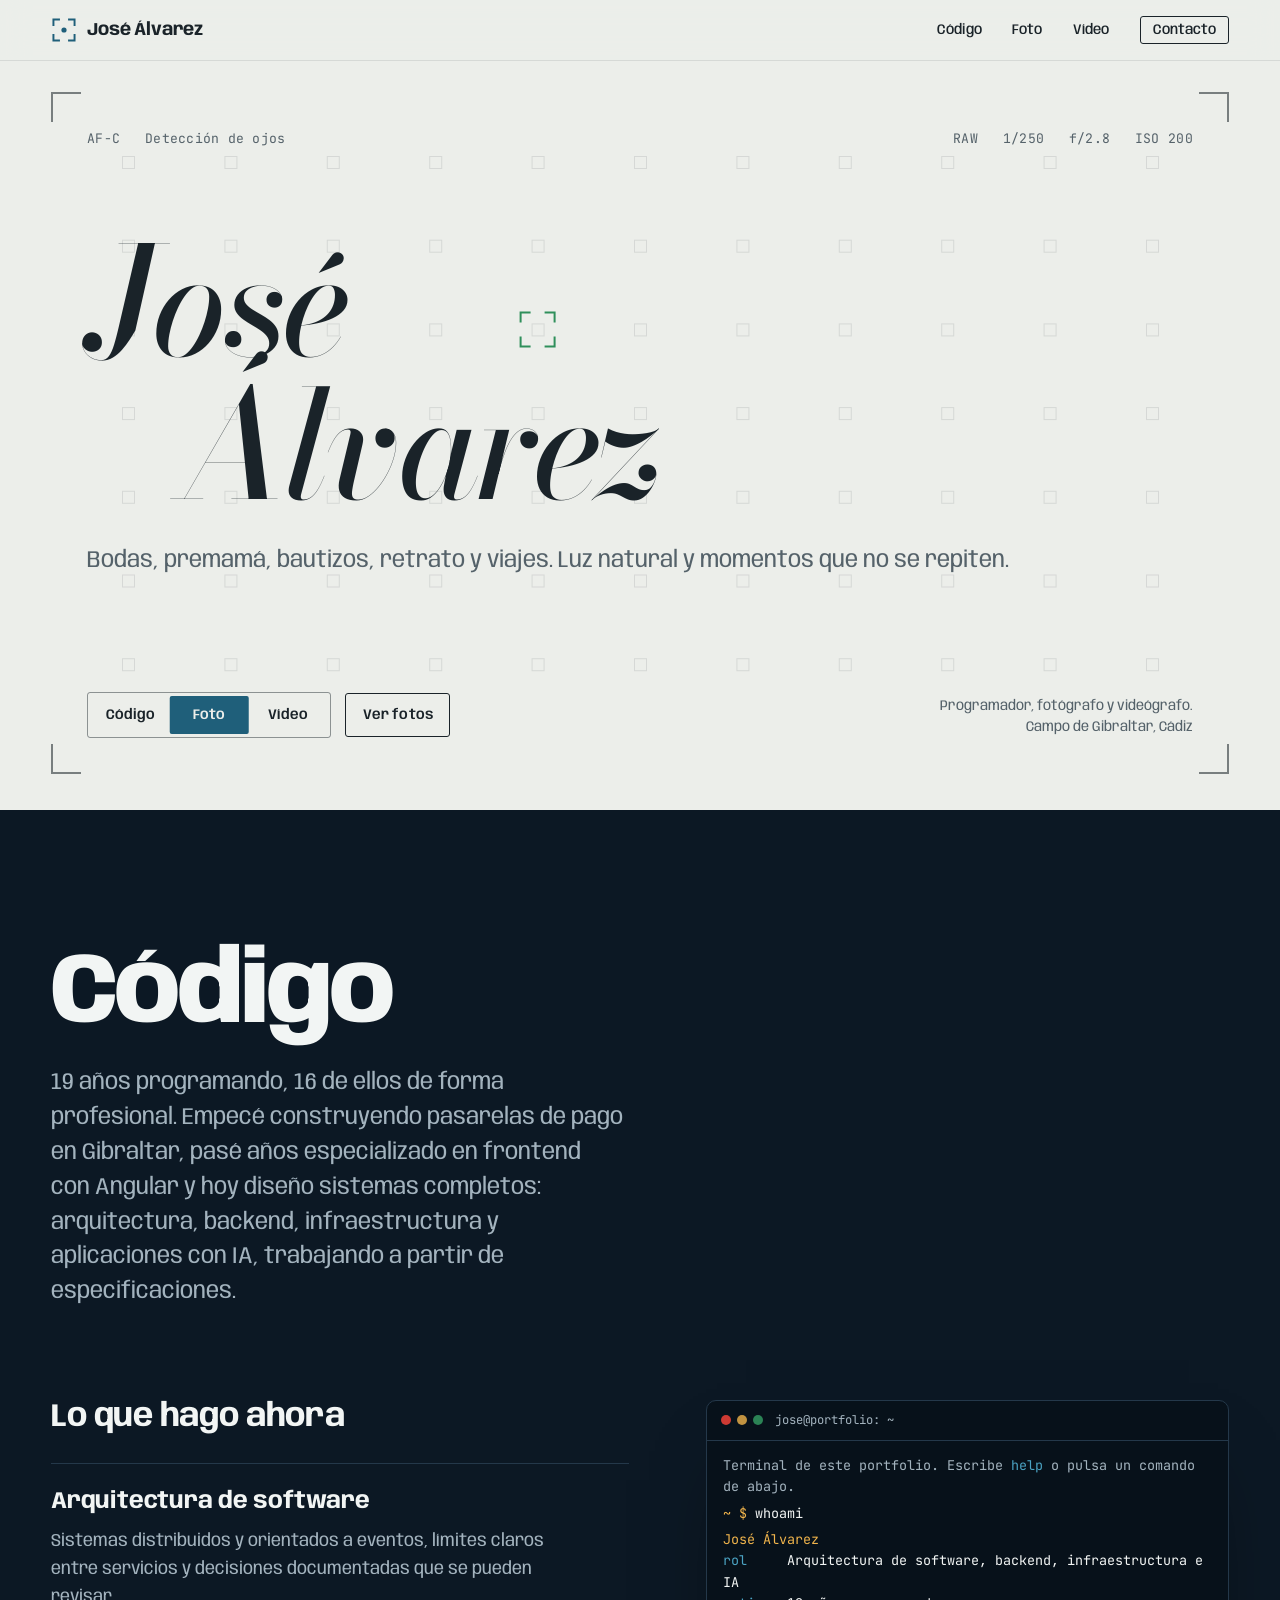
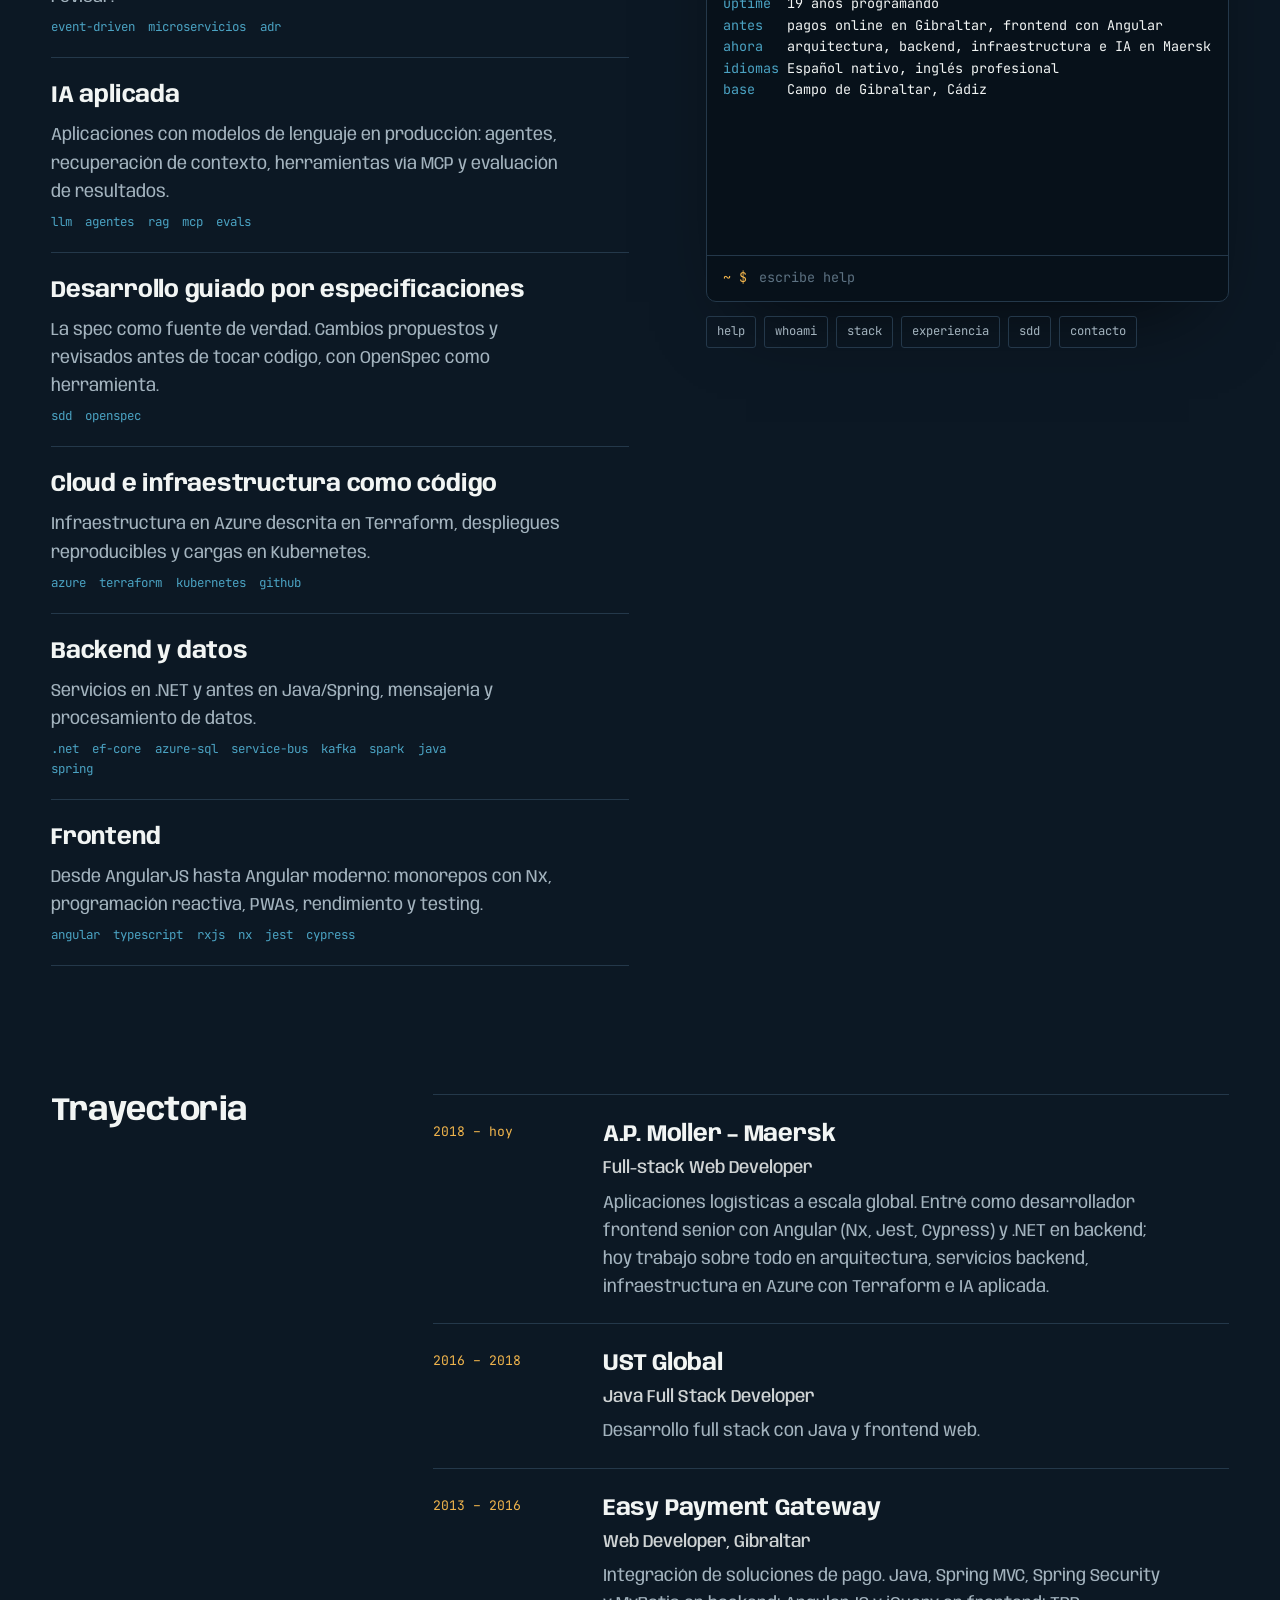
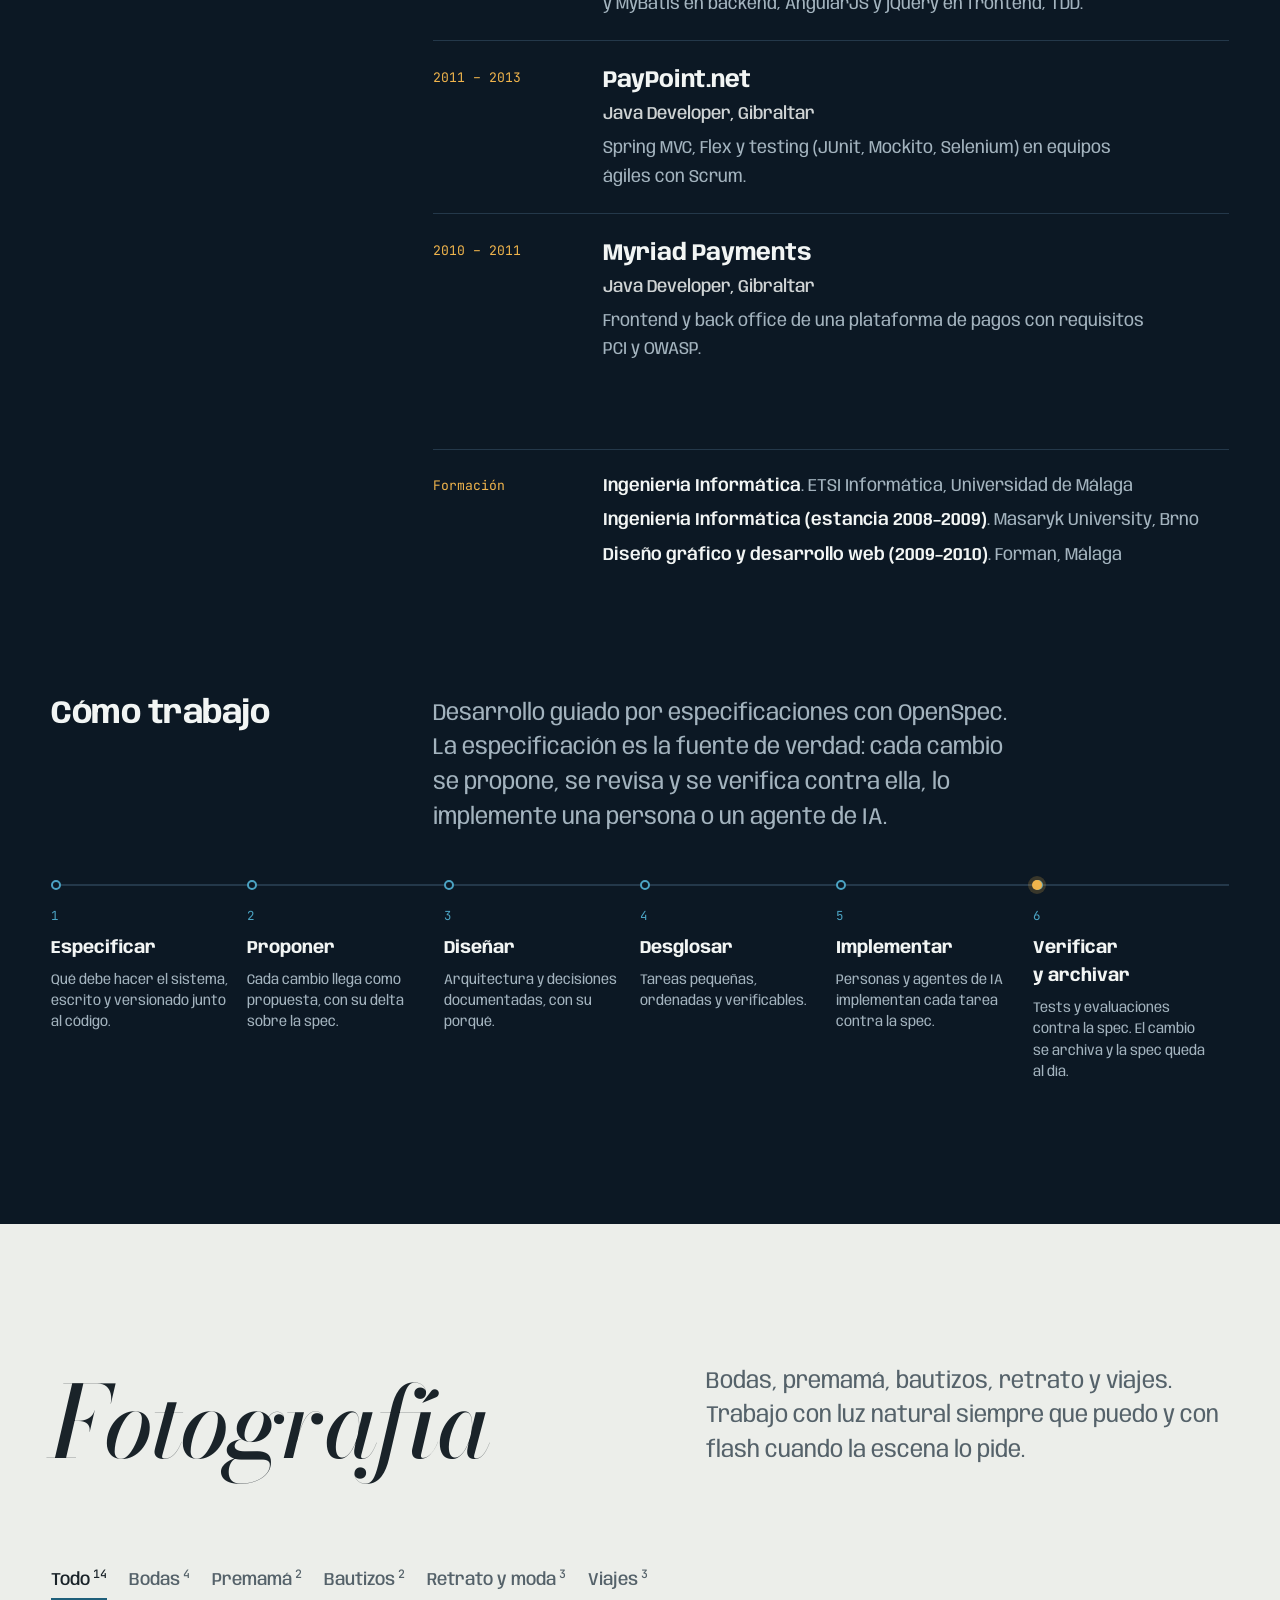
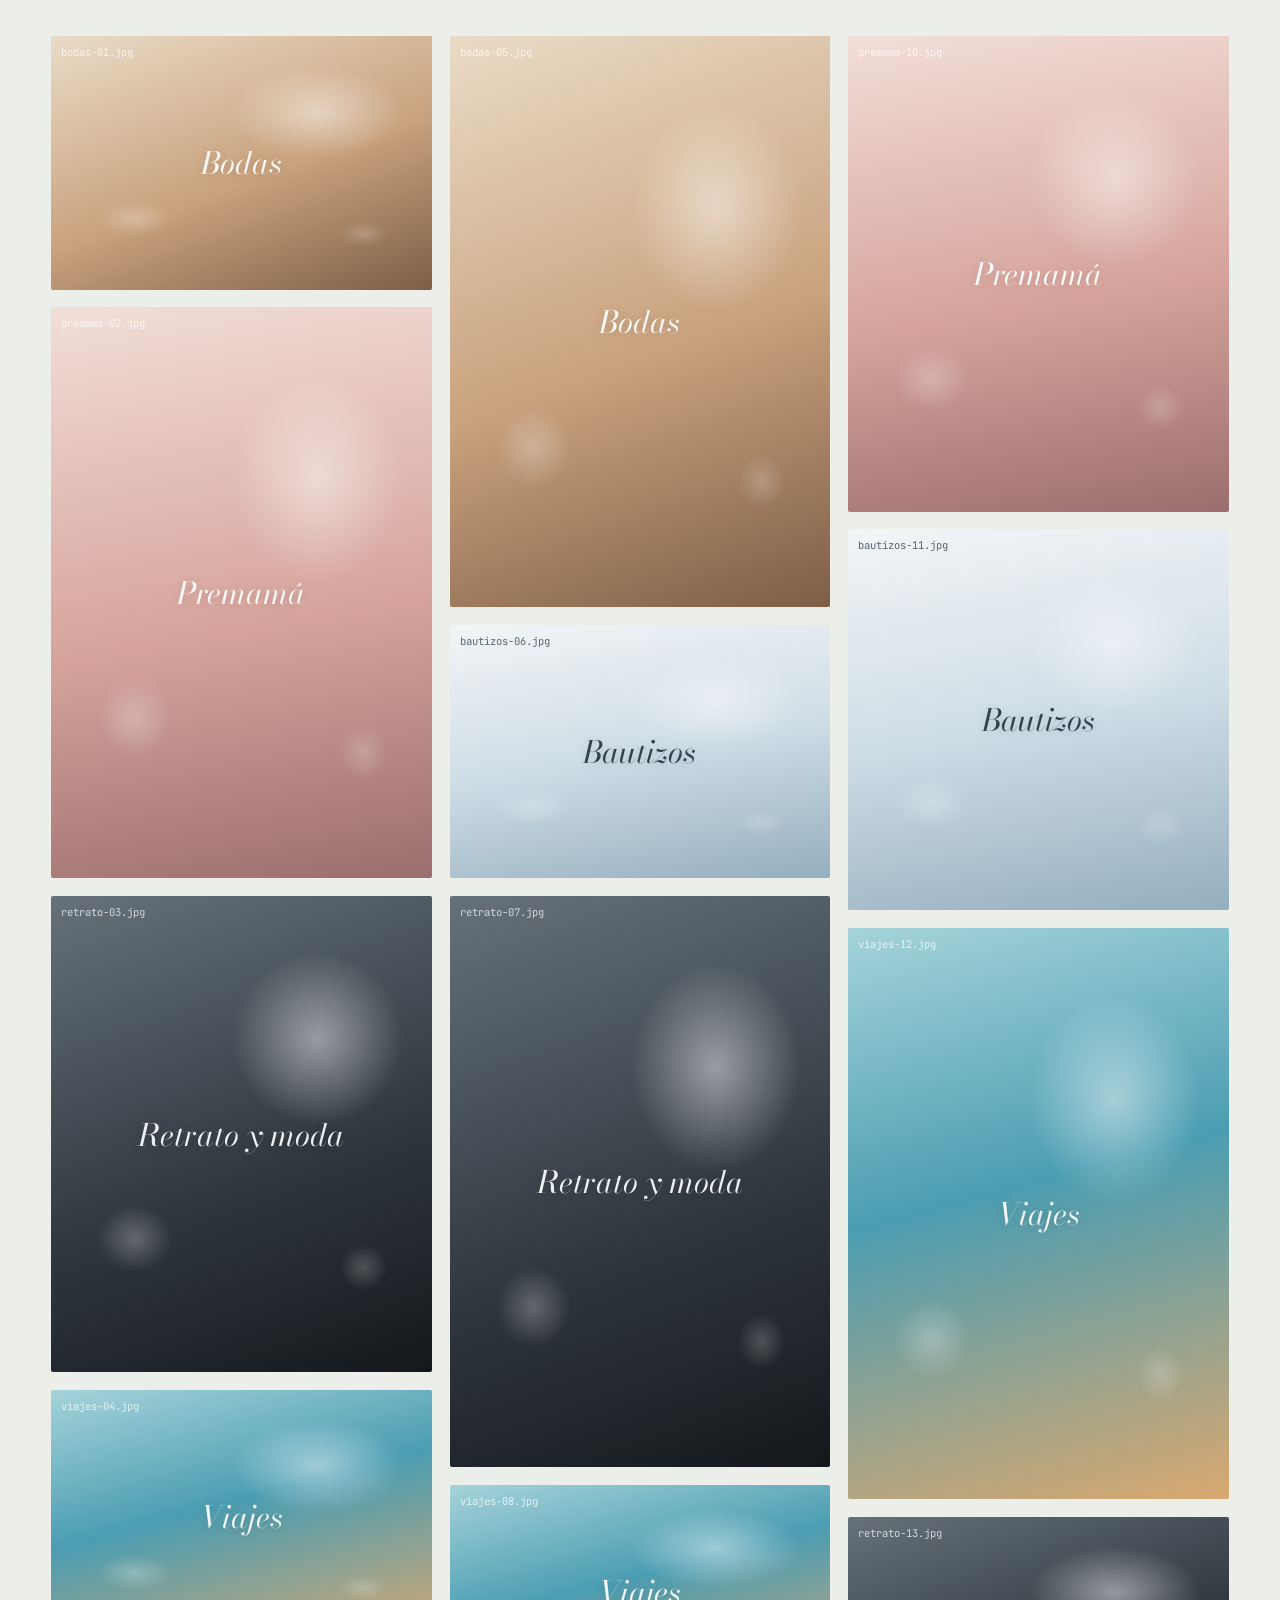
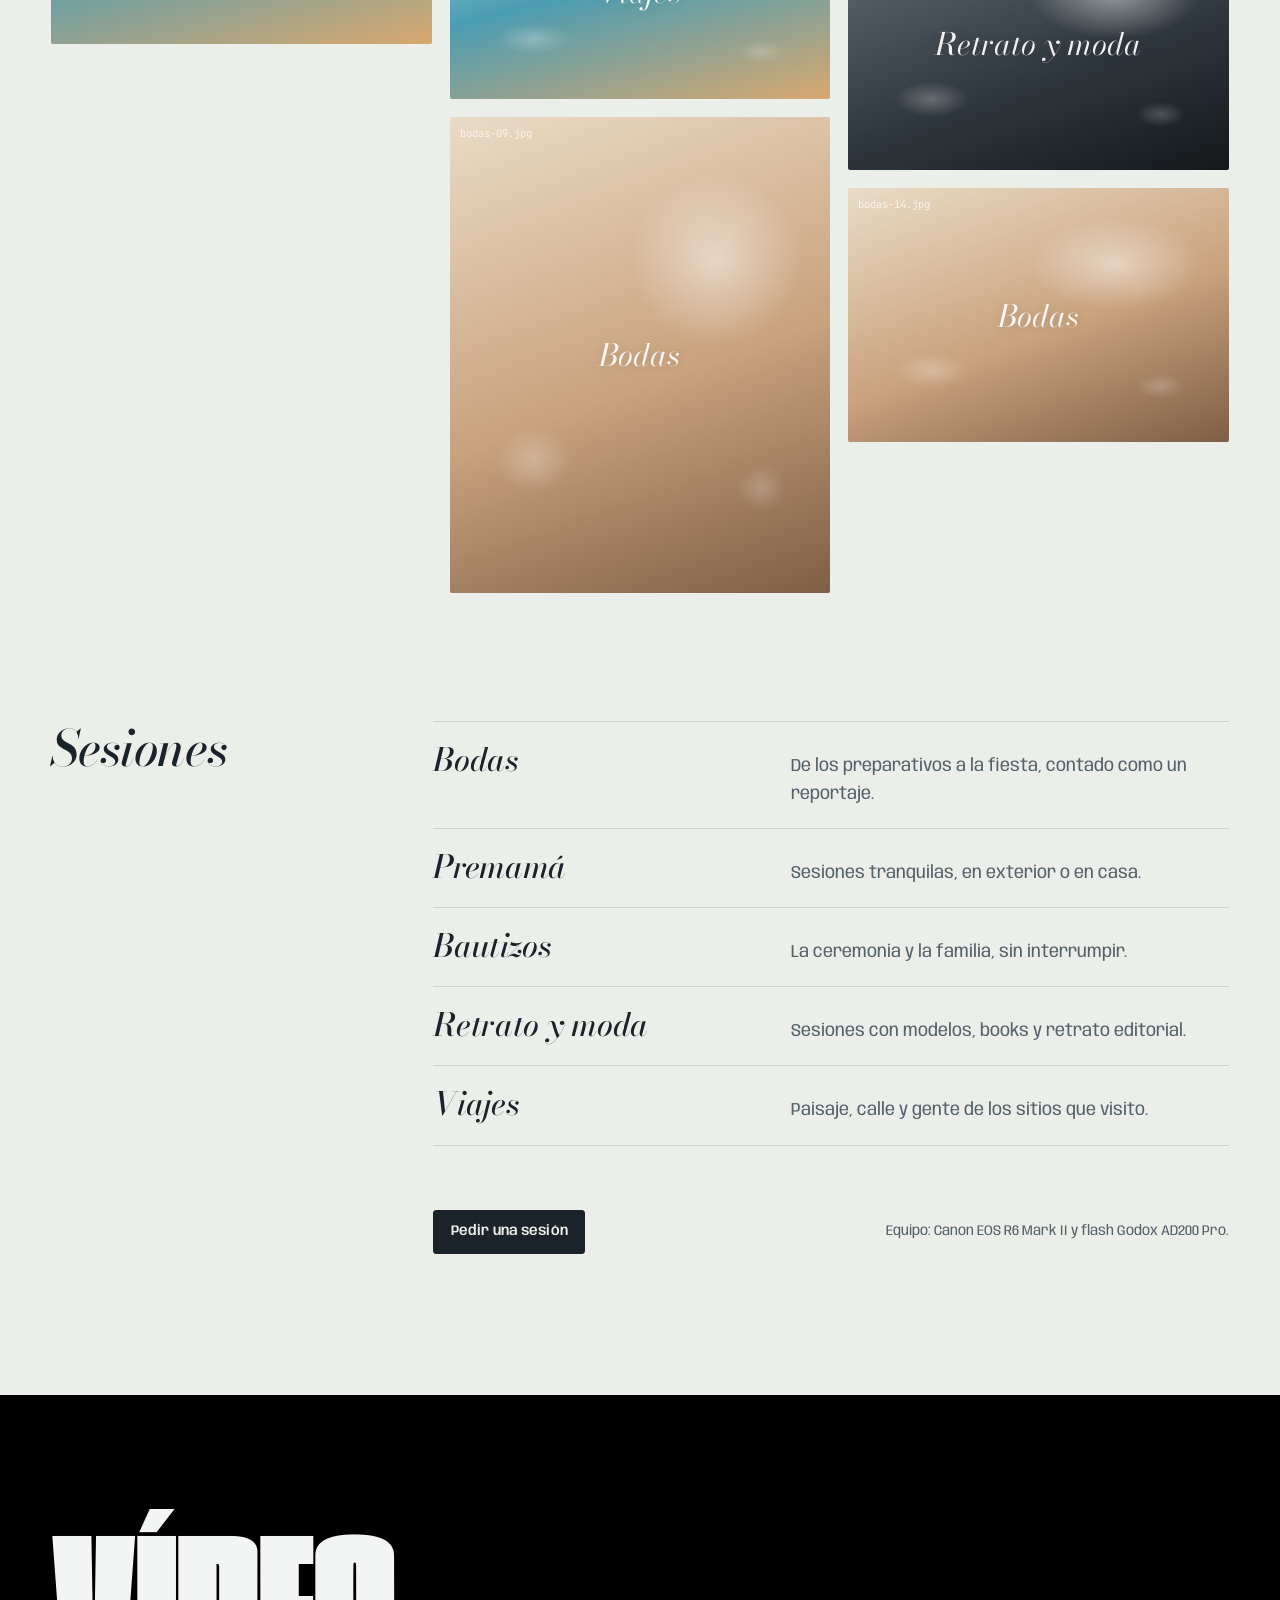
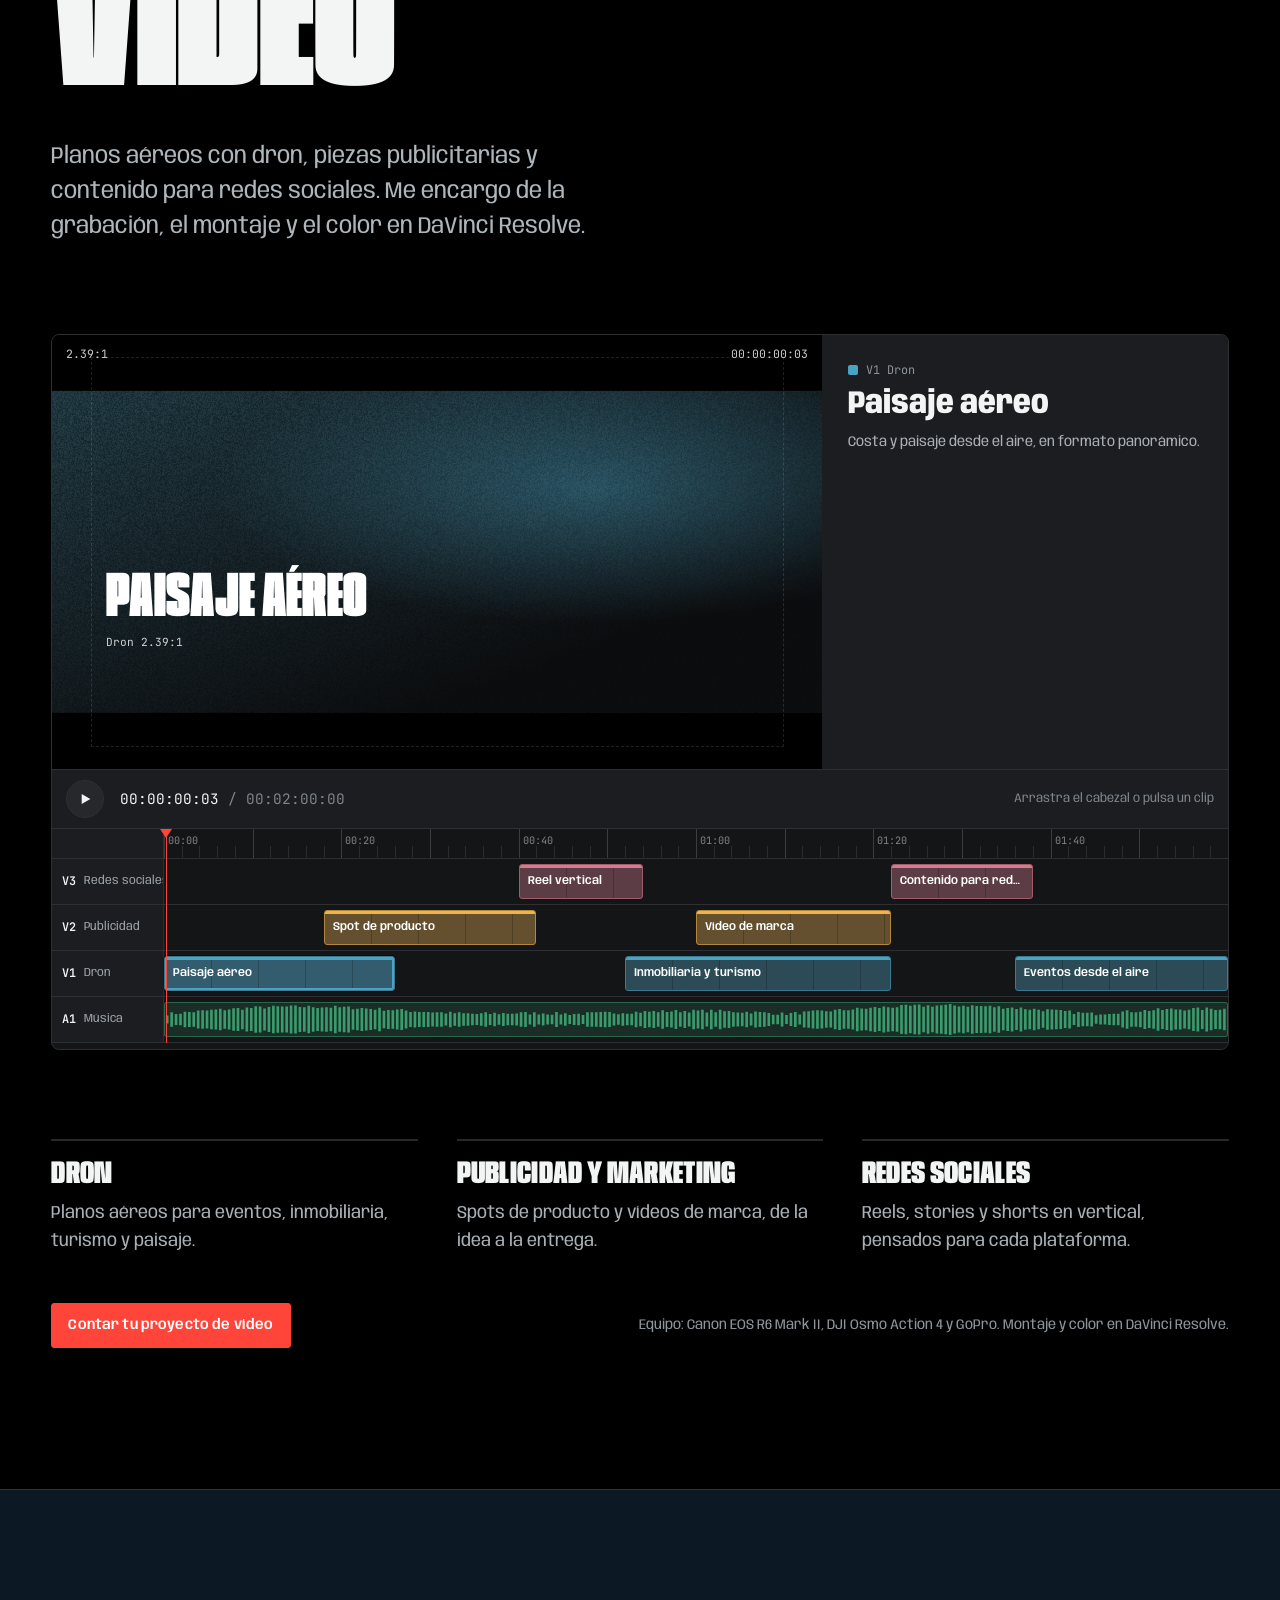
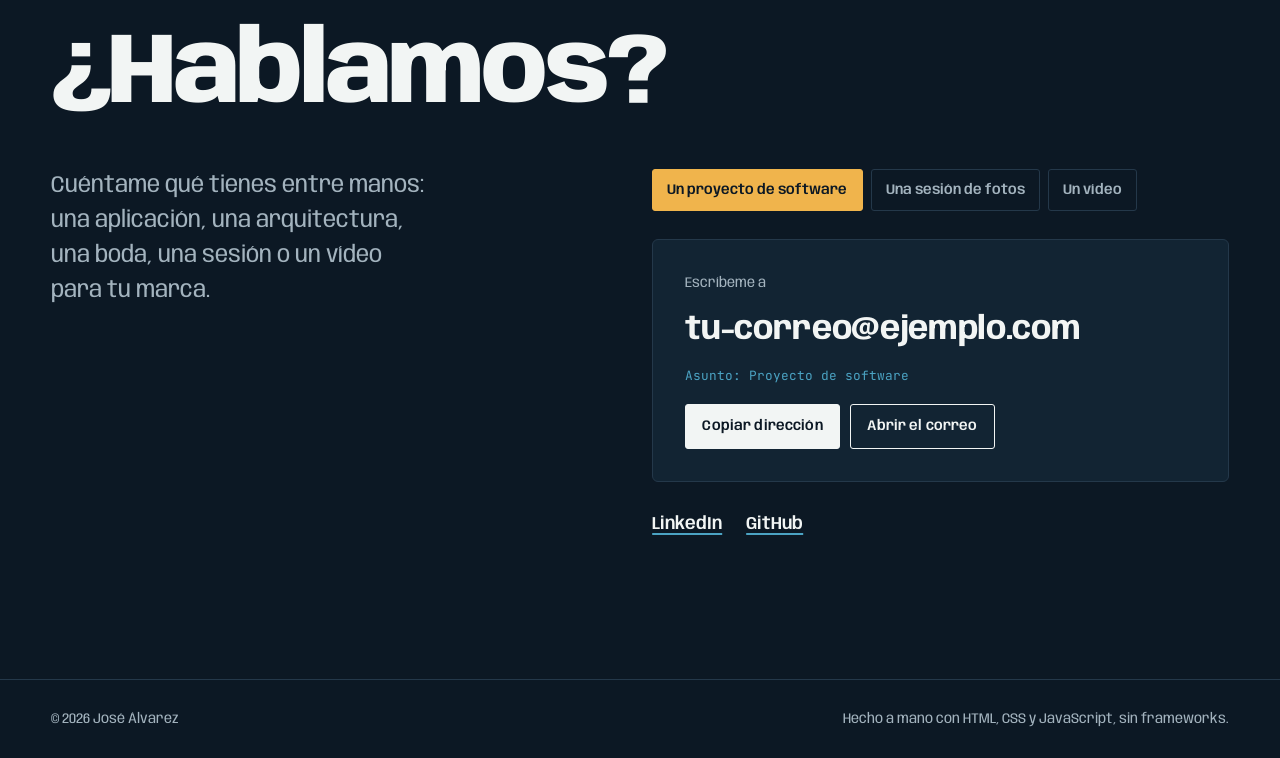
==== index.html @ 05439b1f "Portfolio: portada de tres modos, código, fotografía y vídeo Co-Authored-By: Claude Opus 5.5 <norepl" ====
<!doctype html>
<html lang="es" data-zone="codigo">
<head>
  <meta charset="utf-8">
  <meta name="viewport" content="width=device-width, initial-scale=1, viewport-fit=cover">
  <title>José Álvarez</title>
  <meta name="description" content="José Álvarez. Arquitectura de software, backend, infraestructura e IA. Fotografía de bodas, premamá, bautizos, retrato y viajes. Vídeo con dron, publicidad y redes sociales.">
  <meta name="theme-color" content="#0C1824">
  <meta property="og:type" content="website">
  <meta property="og:title" content="José Álvarez">
  <meta property="og:description" content="Código, fotografía y vídeo.">
  <link rel="icon" href="assets/favicon.svg" type="image/svg+xml">
  <link rel="preconnect" href="https://fonts.googleapis.com">
  <link rel="preconnect" href="https://fonts.gstatic.com" crossorigin>
  <link rel="stylesheet" href="https://fonts.googleapis.com/css2?family=Anybody:wdth,wght@50..150,300..900&family=Bodoni+Moda:ital,opsz,wght@0,6..96,400..700;1,6..96,400..700&family=JetBrains+Mono:wght@400;600&display=swap">
  <link rel="stylesheet" href="assets/css/styles.css">
</head>
<body>
  <a class="skip" href="#main">Saltar al contenido</a>

  <header class="nav" id="nav">
    <div class="nav__inner">
      <a class="nav__brand" href="#top" aria-label="José Álvarez, ir al inicio">
        <svg class="nav__mark" viewBox="0 0 32 32" aria-hidden="true"><path d="M3 11V3h8M21 3h8v8M29 21v8h-8M11 29H3v-8" fill="none" stroke="currentColor" stroke-width="2.4"/><circle cx="16" cy="16" r="3.2" fill="currentColor"/></svg>
        <span class="nav__name" data-persona="nombre">José Álvarez</span>
      </a>
      <nav aria-label="Secciones">
        <ul class="nav__links">
          <li><a href="#codigo" data-nav="codigo">Código</a></li>
          <li><a href="#foto" data-nav="foto">Foto</a></li>
          <li><a href="#video" data-nav="video">Vídeo</a></li>
          <li><a href="#contacto" data-nav="contacto" class="nav__cta">Contacto</a></li>
        </ul>
      </nav>
    </div>
  </header>

  <main id="main">
    <!-- ============ PORTADA: un visor con tres modos ============ -->
    <section class="hero" id="top" data-zone="hero" data-mode="codigo" aria-label="Presentación">
      <canvas class="hero__canvas" aria-hidden="true"></canvas>
      <div class="hero__scene" aria-hidden="true"></div>
      <div class="hero__grain" aria-hidden="true"></div>
      <div class="hero__bars" aria-hidden="true"><span></span><span></span></div>

      <div class="hero__frame">
        <span class="corner corner--tl" aria-hidden="true"></span>
        <span class="corner corner--tr" aria-hidden="true"></span>
        <span class="corner corner--bl" aria-hidden="true"></span>
        <span class="corner corner--br" aria-hidden="true"></span>

        <div class="readout" aria-hidden="true">
          <span class="readout__l" data-show="codigo">~/jose $ whoami</span>
          <span class="readout__r" data-show="codigo">uptime: 19 años</span>
          <span class="readout__l" data-show="foto">AF-C&nbsp;&nbsp;&nbsp;Detección de ojos</span>
          <span class="readout__r" data-show="foto">RAW&nbsp;&nbsp;&nbsp;1/250&nbsp;&nbsp;&nbsp;f/2.8&nbsp;&nbsp;&nbsp;ISO 200</span>
          <span class="readout__l" data-show="video"><i class="rec-dot"></i>REC&nbsp;&nbsp;<span id="heroTc">00:00:00:00</span></span>
          <span class="readout__r" data-show="video">4K&nbsp;&nbsp;&nbsp;25p&nbsp;&nbsp;&nbsp;C-Log 3</span>
        </div>

        <div class="hero__body">
          <h1 class="hero__name"><span class="hero__first">José</span><span class="hero__last">Álvarez</span></h1>
          <p class="hero__role">
            <span data-show="codigo">Arquitectura de software, backend, infraestructura e IA. 19 años programando.</span>
            <span data-show="foto">Bodas, premamá, bautizos, retrato y viajes. Luz natural y momentos que no se repiten.</span>
            <span data-show="video">Dron, publicidad y contenido para redes. Grabo, monto y etalono.</span>
          </p>
        </div>

        <div class="hero__foot">
          <div class="hero__controls">
            <div class="dial" role="radiogroup" aria-label="Modo de la portada">
              <button type="button" role="radio" aria-checked="true" data-mode="codigo">Código</button>
              <button type="button" role="radio" aria-checked="false" data-mode="foto" tabindex="-1">Foto</button>
              <button type="button" role="radio" aria-checked="false" data-mode="video" tabindex="-1">Vídeo</button>
              <span class="dial__thumb" aria-hidden="true"></span>
            </div>
            <a class="btn btn--ghost" id="heroGo" href="#codigo">Ver código</a>
          </div>
          <p class="hero__intro">Programador, fotógrafo y videógrafo.<br><span data-persona="ubicacion">Campo de Gibraltar, Cádiz</span></p>
        </div>
      </div>
    </section>

    <!-- ============ CÓDIGO ============ -->
    <section class="zone zone--codigo" id="codigo" data-zone="codigo" aria-labelledby="codigo-title">
      <div class="wrap">
        <header class="zone__head">
          <h2 class="h-code" id="codigo-title">Código</h2>
          <p class="lead" id="codigoLead"></p>
        </header>

        <div class="code-grid">
          <div class="code-grid__main">
            <h3 class="h-sub">Lo que hago ahora</h3>
            <dl class="caps" id="caps"></dl>
          </div>

          <aside class="code-grid__side" aria-label="Terminal interactiva">
            <div class="term">
              <div class="term__bar">
                <span class="term__lights" aria-hidden="true"><i></i><i></i><i></i></span>
                <span>jose@portfolio: ~</span>
              </div>
              <div class="term__out" id="termOut" aria-live="polite"></div>
              <form class="term__in" id="termForm" autocomplete="off">
                <label for="termInput" class="t-prompt">~ $</label>
                <input id="termInput" name="termInput" type="text" spellcheck="false" autocapitalize="off" placeholder="escribe help" enterkeyhint="send">
              </form>
            </div>
            <div class="term__chips" id="termChips" aria-label="Comandos rápidos"></div>
          </aside>
        </div>

        <div class="trail">
          <h3 class="h-sub">Trayectoria</h3>
          <ol class="timeline" id="timeline"></ol>
          <div class="study">
            <h4 class="study__title">Formación</h4>
            <ul class="study__list" id="formacion"></ul>
          </div>
        </div>

        <div class="sdd">
          <div class="sdd__intro">
            <h3 class="h-sub">Cómo trabajo</h3>
            <p>Desarrollo guiado por especificaciones con OpenSpec. La especificación es la fuente de verdad: cada cambio se propone, se revisa y se verifica contra ella, lo implemente una persona o un agente de IA.</p>
          </div>
          <ol class="pipeline" id="pipeline"></ol>
        </div>
      </div>
    </section>

    <!-- ============ FOTOGRAFÍA ============ -->
    <section class="zone zone--foto" id="foto" data-zone="foto" aria-labelledby="foto-title">
      <div class="wrap">
        <header class="zone__head zone__head--foto">
          <h2 class="h-foto" id="foto-title">Fotografía</h2>
          <p class="lead" id="fotoLead"></p>
        </header>

        <div class="filters" id="filters" role="toolbar" aria-label="Filtrar fotos por tipo de sesión"></div>
        <div class="gallery" id="gallery"></div>

        <div class="sessions">
          <h3 class="h-sub h-sub--foto">Sesiones</h3>
          <ul class="sessions__list" id="sessions"></ul>
          <div class="sessions__foot">
            <a class="btn btn--foto" href="#contacto" data-intent="foto">Pedir una sesión</a>
            <p class="gear" id="fotoGear"></p>
          </div>
        </div>
      </div>

      <div class="reticle" aria-hidden="true"><i></i><i></i><i></i><i></i><b></b></div>
    </section>

    <!-- ============ VÍDEO ============ -->
    <section class="zone zone--video" id="video" data-zone="video" aria-labelledby="video-title">
      <div class="wrap">
        <header class="zone__head zone__head--video">
          <h2 class="h-video" id="video-title">Vídeo</h2>
          <p class="lead" id="videoLead"></p>
        </header>

        <div class="editor">
          <div class="viewer">
            <div class="viewer__stage" id="stage">
              <div class="viewer__frame" id="viewerFrame">
                <div class="viewer__media" id="viewerMedia"></div>
              </div>
              <div class="viewer__safe" aria-hidden="true"></div>
              <div class="viewer__hud" aria-hidden="true">
                <span id="hudFormat">16:9</span>
                <span id="hudTc">00:00:00:00</span>
              </div>
            </div>
            <div class="viewer__meta" aria-live="polite">
              <div>
                <p class="viewer__track" id="metaTrack"></p>
                <h3 class="viewer__title" id="metaTitle"></h3>
                <p class="viewer__text" id="metaText"></p>
              </div>
              <div class="viewer__actions" id="metaActions"></div>
            </div>
          </div>

          <div class="transport">
            <button type="button" class="transport__play" id="playBtn" aria-label="Reproducir">
              <svg viewBox="0 0 24 24" aria-hidden="true" class="i-play"><path d="M7 4.5v15l13-7.5z" fill="currentColor"/></svg>
              <svg viewBox="0 0 24 24" aria-hidden="true" class="i-pause"><path d="M6 4h4.5v16H6zM13.5 4H18v16h-4.5z" fill="currentColor"/></svg>
            </button>
            <span class="transport__tc"><span id="tcNow">00:00:00:00</span> <span class="transport__total">/ <span id="tcTotal">00:02:00:00</span></span></span>
            <span class="transport__hint">Arrastra el cabezal o pulsa un clip</span>
          </div>

          <div class="tl-scroll">
            <div class="tl" id="tl" tabindex="0" role="slider" aria-label="Línea de tiempo" aria-valuemin="0" aria-valuemax="120" aria-valuenow="0" aria-valuetext="00:00:00:00">
              <div class="tl__row tl__row--ruler">
                <div class="tl__head"></div>
                <div class="tl__lane tl__ruler" id="ruler"></div>
              </div>
              <div id="tracks"></div>
              <div class="tl__row tl__row--audio">
                <div class="tl__head"><b>A1</b><span>Música</span></div>
                <div class="tl__lane"><div class="tl__audio" id="audioWave"></div></div>
              </div>
              <div class="tl__playhead" aria-hidden="true"></div>
            </div>
          </div>
        </div>

        <ul class="vservices" id="vservices"></ul>
        <div class="vfoot">
          <a class="btn btn--video" href="#contacto" data-intent="video">Contar tu proyecto de vídeo</a>
          <p class="gear" id="videoGear"></p>
        </div>
      </div>
    </section>

    <!-- ============ CONTACTO ============ -->
    <section class="zone zone--contacto" id="contacto" data-zone="contacto" aria-labelledby="contacto-title">
      <div class="wrap contact">
        <h2 class="h-code contact__title" id="contacto-title">¿Hablamos?</h2>
        <p class="lead contact__lead">Cuéntame qué tienes entre manos: una aplicación, una arquitectura, una boda, una sesión o un vídeo para tu marca.</p>

        <div class="contact__panel">
          <div class="intents" id="intents" role="radiogroup" aria-label="Qué necesitas"></div>
          <div class="mail">
            <p class="mail__label">Escríbeme a</p>
            <p class="mail__addr"><span id="mailAddr" data-persona="email"></span></p>
            <p class="mail__subject">Asunto: <span id="mailSubject"></span></p>
            <div class="mail__actions">
              <button type="button" class="btn" id="copyMail">Copiar dirección</button>
              <a class="btn btn--ghost" id="openMail" href="#">Abrir el correo</a>
            </div>
          </div>
          <ul class="social" id="social"></ul>
        </div>
      </div>
    </section>
  </main>

  <footer class="foot">
    <div class="wrap foot__inner">
      <p>© <span id="year">2026</span> <span data-persona="nombre">José Álvarez</span></p>
      <p>Hecho a mano con HTML, CSS y JavaScript, sin frameworks.</p>
    </div>
  </footer>

  <dialog class="lightbox" id="lightbox" aria-label="Foto ampliada">
    <div class="lightbox__media" id="lbMedia"></div>
    <div class="lightbox__bar">
      <p class="lightbox__cap"><span id="lbTitle"></span> <span id="lbExif" class="lightbox__exif"></span></p>
      <div class="lightbox__nav">
        <button type="button" id="lbPrev" aria-label="Foto anterior">
          <svg viewBox="0 0 24 24" aria-hidden="true"><path d="M15 5l-7 7 7 7" fill="none" stroke="currentColor" stroke-width="2"/></svg>
        </button>
        <button type="button" id="lbNext" aria-label="Foto siguiente">
          <svg viewBox="0 0 24 24" aria-hidden="true"><path d="M9 5l7 7-7 7" fill="none" stroke="currentColor" stroke-width="2"/></svg>
        </button>
        <button type="button" id="lbClose" aria-label="Cerrar">
          <svg viewBox="0 0 24 24" aria-hidden="true"><path d="M6 6l12 12M18 6L6 18" fill="none" stroke="currentColor" stroke-width="2"/></svg>
        </button>
      </div>
    </div>
  </dialog>

  <script src="assets/js/data.js"></script>
  <script src="assets/js/main.js"></script>
</body>
</html>
---- assets/css/styles.css ----
/* ==========================================================================
   José Álvarez — portfolio
   Concepto: un mismo visor con tres modos. Cada sección habla el idioma
   de su oficio: terminal (código), galería en papel (foto) y editor de
   vídeo (vídeo). Contenido alineado a la izquierda, ancho máximo 1280px.
   ========================================================================== */

:root {
  /* Color */
  --ink: #0C1824;          /* noche en el Estrecho: fondo de código */
  --ink-raised: #122433;
  --ink-line: #24384A;
  --fog: #A3B3BE;          /* texto secundario sobre ink */
  --paper: #ECEEEA;        /* blanco de galería: fondo de foto */
  --paper-raised: #F7F8F5;
  --graphite: #1A2329;     /* texto sobre papel */
  --graphite-soft: #55626A;
  --paper-line: #CBD2D0;
  --tide: #4BA3C3;         /* agua del Estrecho: acento sobre oscuro */
  --tide-deep: #1F5F7A;    /* acento sobre papel */
  --sun: #F0B44C;          /* levante: cursor, resaltados de código */
  --rose: #D77A8F;
  --af: #2F8F5B;           /* confirmación de enfoque */
  --film: #000000;         /* negro de cine */
  --rec: #FF453A;
  --white: #F2F5F4;
  --nle-bg: #141516;       /* paneles del editor de vídeo */
  --nle-panel: #1C1D20;
  --nle-line: #2D2F33;
  --nle-text: #C5CACF;

  /* Tipografía */
  --f-display: "Anybody", "Arial Narrow", "Helvetica Neue", Arial, sans-serif;
  --f-serif: "Bodoni Moda", "Bodoni 72", Didot, "Times New Roman", serif;
  --f-mono: "JetBrains Mono", ui-monospace, SFMono-Regular, Menlo, Consolas, monospace;

  --step--1: clamp(0.82rem, 0.79rem + 0.12vw, 0.9rem);
  --step-0: clamp(1rem, 0.96rem + 0.2vw, 1.1rem);
  --step-1: clamp(1.2rem, 1.1rem + 0.45vw, 1.45rem);
  --step-2: clamp(1.5rem, 1.3rem + 0.9vw, 2rem);
  --step-3: clamp(2rem, 1.6rem + 1.9vw, 3.1rem);
  --step-4: clamp(3rem, 1.9rem + 5.4vw, 7rem);

  /* Layout */
  --gutter: clamp(16px, 4vw, 56px);
  --maxw: 1280px;
  --nav-h: 60px;
  --ease: cubic-bezier(0.2, 0.7, 0.2, 1);

  color-scheme: dark;
}

/* ---------- Base ---------- */
*, *::before, *::after { box-sizing: border-box; }
html { scroll-behavior: smooth; scroll-padding-top: calc(var(--nav-h) + env(safe-area-inset-top, 0px)); -webkit-text-size-adjust: 100%; }
body {
  margin: 0;
  background: var(--ink);
  color: var(--white);
  font-family: var(--f-display);
  font-size: var(--step-0);
  line-height: 1.6;
  font-variation-settings: "wdth" 96;
  -webkit-font-smoothing: antialiased;
  overflow-x: hidden;
}
img { max-width: 100%; display: block; }
a { color: inherit; }
button { font: inherit; color: inherit; }
h1, h2, h3, h4 { text-wrap: balance; margin: 0; }
p { margin: 0; }
ul, ol { margin: 0; padding: 0; list-style: none; }
:focus-visible { outline: 2px solid var(--sun); outline-offset: 3px; border-radius: 2px; }
::selection { background: var(--sun); color: var(--ink); }

.skip {
  position: absolute; left: 12px; top: -60px; z-index: 100;
  background: var(--sun); color: var(--ink); padding: 8px 14px; border-radius: 4px; text-decoration: none;
}
.skip:focus { top: calc(12px + env(safe-area-inset-top, 0px)); }

.wrap { width: 100%; max-width: var(--maxw); margin-inline: auto; padding-inline: var(--gutter); }

/* ---------- Botones ---------- */
.btn {
  --btn-bg: var(--white); --btn-fg: var(--ink); --btn-line: var(--white);
  display: inline-flex; align-items: center; gap: 0.5em;
  padding: 0.7em 1.15em;
  border: 1.5px solid var(--btn-line); border-radius: 3px;
  background: var(--btn-bg); color: var(--btn-fg);
  font-weight: 600; font-size: var(--step--1); letter-spacing: 0.01em;
  text-decoration: none; cursor: pointer;
  transition: background-color 0.2s, color 0.2s, border-color 0.2s, transform 0.2s var(--ease);
}
.btn:hover { transform: translateY(-1px); }
.btn:active { transform: translateY(0); }
.btn--ghost { --btn-bg: transparent; --btn-fg: currentColor; --btn-line: currentColor; }
.btn--ghost:hover { --btn-bg: color-mix(in srgb, currentColor 10%, transparent); }

/* ---------- Navegación ---------- */
.nav {
  --nav-fg: var(--white);
  --nav-bg: rgba(12, 24, 36, 0.72);
  --nav-line: rgba(163, 179, 190, 0.14);
  --nav-accent: var(--sun);
  position: fixed; top: 0; left: 0; right: 0; z-index: 50;
  padding-top: env(safe-area-inset-top, 0px);
  color: var(--nav-fg);
  background: var(--nav-bg);
  border-bottom: 1px solid var(--nav-line);
  -webkit-backdrop-filter: blur(14px) saturate(1.3);
  backdrop-filter: blur(14px) saturate(1.3);
  transition: background-color 0.5s var(--ease), color 0.5s var(--ease), border-color 0.5s;
}
html[data-zone="foto"] .nav { --nav-fg: var(--graphite); --nav-bg: rgba(236, 238, 234, 0.8); --nav-line: rgba(26, 35, 41, 0.1); --nav-accent: var(--tide-deep); }
html[data-zone="video"] .nav { --nav-fg: var(--white); --nav-bg: rgba(0, 0, 0, 0.62); --nav-line: rgba(255, 255, 255, 0.08); --nav-accent: var(--rec); }

.nav__inner {
  display: flex; align-items: center; justify-content: space-between; gap: 16px;
  height: var(--nav-h); max-width: var(--maxw); margin-inline: auto; padding-inline: var(--gutter);
}
.nav__brand { display: inline-flex; align-items: center; gap: 10px; text-decoration: none; font-weight: 700; letter-spacing: -0.01em; }
.nav__mark { width: 26px; height: 26px; color: var(--nav-accent); transition: color 0.5s; flex: none; }
.nav__links { display: flex; align-items: center; gap: clamp(14px, 2.4vw, 32px); font-size: var(--step--1); }
.nav__links a { text-decoration: none; padding-block: 6px; position: relative; font-weight: 500; }
.nav__links a::after {
  content: ""; position: absolute; left: 0; right: 0; bottom: 0; height: 2px;
  background: var(--nav-accent); transform: scaleX(0); transform-origin: left; transition: transform 0.35s var(--ease);
}
.nav__links a:hover::after, .nav__links a.is-current::after { transform: scaleX(1); }
.nav__cta { border: 1.5px solid currentColor; border-radius: 3px; padding: 6px 12px !important; }
.nav__cta::after { display: none; }

@media (max-width: 560px) {
  .nav__name { display: none; }
  .nav__links { gap: 14px; }
  .nav__cta { padding: 5px 9px !important; }
}

/* ==========================================================================
   PORTADA
   ========================================================================== */
.hero {
  --hero-bg: var(--ink);
  --hero-fg: var(--white);
  --hero-soft: var(--fog);
  --hero-accent: var(--sun);
  --hero-on-accent: var(--ink);
  position: relative; isolation: isolate; overflow: hidden;
  min-height: clamp(580px, 90svh, 960px);
  display: flex;
  padding: calc(var(--nav-h) + env(safe-area-inset-top, 0px) + clamp(12px, 2.5vw, 32px)) var(--gutter) clamp(16px, 3vw, 36px);
  background: var(--hero-bg);
  color: var(--hero-fg);
  transition: background-color 0.7s var(--ease), color 0.7s var(--ease);
}
.hero[data-mode="foto"] { --hero-bg: var(--paper); --hero-fg: var(--graphite); --hero-soft: var(--graphite-soft); --hero-accent: var(--tide-deep); --hero-on-accent: var(--paper); }
.hero[data-mode="video"] { --hero-bg: #030708; --hero-fg: var(--white); --hero-soft: #B9C4C8; --hero-accent: var(--rec); --hero-on-accent: var(--white); }

.hero__canvas { position: absolute; inset: 0; z-index: -1; width: 100%; height: 100%; }
.hero__scene {
  position: absolute; inset: 0; z-index: -2; opacity: 0;
  background:
    radial-gradient(60% 70% at 72% 38%, rgba(75, 163, 195, 0.28), transparent 70%),
    radial-gradient(90% 80% at 20% 90%, rgba(240, 180, 76, 0.12), transparent 60%),
    linear-gradient(180deg, #0A1E26 0%, #030708 100%);
  transition: opacity 0.8s var(--ease);
}
.hero[data-mode="video"] .hero__scene { opacity: 1; }
.hero__grain {
  position: absolute; inset: -50%; z-index: 1; pointer-events: none; opacity: 0;
  background-image: var(--noise, none);
  mix-blend-mode: overlay;
  transition: opacity 0.6s;
}
.hero[data-mode="video"] .hero__grain { opacity: 0.35; animation: grain 0.6s steps(6) infinite; }
@keyframes grain {
  0% { transform: translate(0, 0); } 20% { transform: translate(-4%, 3%); } 40% { transform: translate(3%, -5%); }
  60% { transform: translate(-6%, -2%); } 80% { transform: translate(5%, 4%); } 100% { transform: translate(0, 0); }
}
.hero__bars span {
  position: absolute; left: 0; right: 0; height: 0; z-index: 2; background: var(--film);
  transition: height 0.8s var(--ease);
}
.hero__bars span:first-child { top: 0; }
.hero__bars span:last-child { bottom: 0; }
.hero[data-mode="video"] .hero__bars span { height: 7%; }

.hero__frame {
  position: relative; z-index: 3;
  width: 100%; max-width: var(--maxw); margin-inline: auto;
  display: grid; grid-template-rows: auto 1fr auto; gap: clamp(20px, 4vw, 40px);
  padding: clamp(18px, 3vw, 36px);
}
.corner { position: absolute; width: clamp(18px, 2.4vw, 30px); height: clamp(18px, 2.4vw, 30px); border: 0 solid currentColor; opacity: 0.55; transition: opacity 0.5s; }
.corner--tl { top: 0; left: 0; border-top-width: 2px; border-left-width: 2px; }
.corner--tr { top: 0; right: 0; border-top-width: 2px; border-right-width: 2px; }
.corner--bl { bottom: 0; left: 0; border-bottom-width: 2px; border-left-width: 2px; }
.corner--br { bottom: 0; right: 0; border-bottom-width: 2px; border-right-width: 2px; }

.readout {
  display: flex; justify-content: space-between; gap: 16px; flex-wrap: wrap;
  font-family: var(--f-mono); font-size: clamp(0.7rem, 0.66rem + 0.2vw, 0.82rem);
  color: var(--hero-soft); font-variant-numeric: tabular-nums; letter-spacing: 0.02em;
}
.readout__r { margin-left: auto; text-align: right; }
.rec-dot { display: inline-block; width: 0.62em; height: 0.62em; border-radius: 50%; background: var(--rec); margin-right: 0.5em; vertical-align: 0.02em; animation: rec 1s steps(1) infinite; }
@keyframes rec { 50% { opacity: 0.15; } }

/* elementos que solo se ven en un modo */
.hero [data-show] { display: none; }
.hero[data-mode="codigo"] [data-show="codigo"],
.hero[data-mode="foto"] [data-show="foto"],
.hero[data-mode="video"] [data-show="video"] { display: inline; animation: appear 0.5s var(--ease) both; }
.hero__role [data-show] { max-width: 44ch; }
@keyframes appear { from { opacity: 0; transform: translateY(4px); } to { opacity: 1; transform: none; } }

.hero__body { align-self: center; display: grid; gap: clamp(16px, 2.5vw, 28px); min-width: 0; }
.hero__name {
  font-family: var(--f-display);
  font-weight: 800;
  font-variation-settings: "wdth" 100;
  font-size: clamp(3.3rem, 1rem + 11vw, 11rem);
  line-height: 0.86;
  letter-spacing: -0.035em;
  transition: font-variation-settings 0.9s var(--ease), font-weight 0.9s var(--ease), font-size 0.9s var(--ease),
              letter-spacing 0.9s var(--ease), filter 0.28s ease, opacity 0.28s ease;
}
.hero__name span { display: block; }
.hero[data-mode="codigo"] .hero__last::after {
  content: ""; display: inline-block; width: 0.38em; height: 0.72em; margin-left: 0.06em;
  background: var(--sun); vertical-align: baseline; animation: caret 1.05s steps(1) infinite;
}
@keyframes caret { 50% { opacity: 0; } }
.hero[data-mode="foto"] .hero__name {
  font-family: var(--f-serif); font-style: italic; font-weight: 500;
  font-variation-settings: normal; letter-spacing: -0.025em; line-height: 0.95;
  font-size: clamp(3.2rem, 1rem + 10.5vw, 10.5rem);
}
.hero[data-mode="foto"] .hero__last { padding-left: 0.6em; }
.hero[data-mode="video"] .hero__name {
  font-weight: 900; font-variation-settings: "wdth" 50; text-transform: uppercase;
  letter-spacing: -0.005em; line-height: 0.82;
  font-size: clamp(4rem, 1rem + 15vw, 15rem);
}
.hero__name.is-pulling { filter: blur(18px); opacity: 0.2; }

.hero__role { font-size: var(--step-1); line-height: 1.4; color: var(--hero-soft); min-height: 2.8em; }

.hero__foot { display: flex; flex-wrap: wrap; align-items: flex-end; justify-content: space-between; gap: 20px; }
.hero__controls { display: flex; flex-wrap: wrap; align-items: center; gap: 14px; }
.hero__intro { font-size: var(--step--1); color: var(--hero-soft); text-align: right; line-height: 1.5; }

.dial {
  --i: 0;
  position: relative; display: grid; grid-template-columns: repeat(3, 1fr);
  border: 1.5px solid color-mix(in srgb, currentColor 45%, transparent); border-radius: 3px; padding: 3px;
}
.dial button {
  position: relative; z-index: 1; border: 0; background: none; cursor: pointer;
  padding: 0.55em 1.05em; font-size: var(--step--1); font-weight: 600; color: var(--hero-fg);
  transition: color 0.4s var(--ease);
}
.dial button[aria-checked="true"] { color: var(--hero-on-accent); }
.dial__thumb {
  position: absolute; top: 3px; bottom: 3px; left: 3px; width: calc((100% - 6px) / 3);
  background: var(--hero-accent); border-radius: 2px;
  transform: translateX(calc(var(--i) * 100%));
  transition: transform 0.5s var(--ease), background-color 0.5s var(--ease);
}

@media (max-width: 640px) {
  .hero__foot { flex-direction: column; align-items: flex-start; }
  .hero__intro { text-align: left; }
  .hero[data-mode="foto"] .hero__last { padding-left: 0.3em; }
}

/* ==========================================================================
   SECCIONES
   ========================================================================== */
.zone { position: relative; padding-block: clamp(80px, 11vw, 168px); }
.zone__head { display: grid; gap: clamp(18px, 2.5vw, 28px); margin-bottom: clamp(48px, 7vw, 96px); }
.lead { font-size: var(--step-1); line-height: 1.5; max-width: 52ch; }
.h-sub { font-size: var(--step-2); font-weight: 700; letter-spacing: -0.015em; line-height: 1.1; }

/* ---------- Código ---------- */
.zone--codigo { background: var(--ink); color: var(--white); }
.zone--codigo .lead { color: var(--fog); }
.h-code { font-size: var(--step-4); font-weight: 800; letter-spacing: -0.04em; line-height: 0.88; }

.code-grid { display: grid; grid-template-columns: minmax(0, 1.05fr) minmax(0, 0.95fr); gap: clamp(40px, 6vw, 96px); align-items: start; }
.code-grid__main { display: grid; gap: 28px; min-width: 0; }
.code-grid__side { position: sticky; top: calc(var(--nav-h) + env(safe-area-inset-top, 0px) + 24px); display: grid; gap: 14px; min-width: 0; }

.caps { display: grid; gap: 0; margin: 0; }
.cap { display: grid; gap: 6px; padding-block: 20px; border-top: 1px solid var(--ink-line); }
.cap:last-child { border-bottom: 1px solid var(--ink-line); }
.cap dt { font-size: var(--step-1); font-weight: 700; letter-spacing: -0.01em; }
.cap dd { margin: 0; color: var(--fog); max-width: 58ch; }
.cap dd.cap__tags { font-family: var(--f-mono); font-size: 0.78rem; color: var(--tide); word-spacing: 0.5em; }

.term {
  background: #07111A; border: 1px solid var(--ink-line); border-radius: 10px; overflow: hidden;
  font-family: var(--f-mono); font-size: 0.84rem; line-height: 1.6;
  box-shadow: 0 40px 80px -40px rgba(0, 0, 0, 0.7);
}
.term__bar { display: flex; align-items: center; gap: 12px; padding: 10px 14px; border-bottom: 1px solid var(--ink-line); color: var(--fog); font-size: 0.76rem; }
.term__lights { display: inline-flex; gap: 6px; }
.term__lights i { width: 10px; height: 10px; border-radius: 50%; background: var(--ink-line); }
.term__lights i:first-child { background: var(--rec); opacity: 0.8; }
.term__lights i:nth-child(2) { background: var(--sun); opacity: 0.8; }
.term__lights i:nth-child(3) { background: var(--af); opacity: 0.9; }
.term__out { height: clamp(300px, 46vh, 420px); overflow-y: auto; padding: 14px 16px; white-space: pre-wrap; overflow-wrap: anywhere; color: var(--white); }
.term__out > div + div { margin-top: 0.35em; }
.term__out a { color: var(--tide); }
.term__in { display: flex; align-items: center; gap: 10px; padding: 10px 16px 12px; border-top: 1px solid var(--ink-line); }
.term__in:focus-within { box-shadow: inset 0 0 0 1px var(--sun); }
.term__in input {
  flex: 1; min-width: 0; background: transparent; border: 0; outline: none;
  color: var(--white); font: inherit; caret-color: var(--sun);
}
.term__in input::placeholder { color: #5D7282; }
.t-prompt { color: var(--sun); }
.t-k { color: var(--tide); }
.t-sun { color: var(--sun); }
.t-muted { color: var(--fog); }
.t-err { color: var(--rec); }
.term__chips { display: flex; flex-wrap: wrap; gap: 8px; }
.term__chips button {
  font-family: var(--f-mono); font-size: 0.76rem; padding: 5px 10px; cursor: pointer;
  background: transparent; color: var(--fog); border: 1px solid var(--ink-line); border-radius: 3px;
  transition: color 0.2s, border-color 0.2s;
}
.term__chips button:hover { color: var(--sun); border-color: var(--sun); }

.trail { margin-top: clamp(80px, 10vw, 140px); display: grid; grid-template-columns: minmax(0, 0.8fr) minmax(0, 2fr); gap: clamp(28px, 5vw, 80px); }
.trail > .h-sub { grid-row: span 2; }
.timeline { display: grid; gap: 0; counter-reset: none; }
.timeline li {
  display: grid; grid-template-columns: 8.5em minmax(0, 1fr); gap: 20px;
  padding-block: 22px; border-top: 1px solid var(--ink-line);
}
.timeline .tl-when { font-family: var(--f-mono); font-size: 0.82rem; color: var(--sun); padding-top: 0.3em; font-variant-numeric: tabular-nums; white-space: nowrap; }
.timeline h4 { font-size: var(--step-1); font-weight: 700; letter-spacing: -0.01em; }
.timeline .tl-role { color: var(--white); opacity: 0.85; font-weight: 500; }
.timeline .tl-text { color: var(--fog); margin-top: 6px; max-width: 62ch; }
.study { padding-top: 22px; border-top: 1px solid var(--ink-line); display: grid; grid-template-columns: 8.5em minmax(0, 1fr); gap: 20px; }
.study__title { font-family: var(--f-mono); font-size: 0.82rem; font-weight: 400; color: var(--sun); padding-top: 0.2em; }
.study__list { display: grid; gap: 6px; color: var(--fog); }
.study__list b { color: var(--white); font-weight: 600; }

.sdd { margin-top: clamp(80px, 10vw, 140px); display: grid; gap: clamp(28px, 4vw, 48px); }
.sdd__intro { display: grid; grid-template-columns: minmax(0, 0.8fr) minmax(0, 2fr); gap: clamp(28px, 5vw, 80px); align-items: start; }
.sdd__intro p { color: var(--fog); font-size: var(--step-1); line-height: 1.5; max-width: 54ch; }
.pipeline { position: relative; display: grid; grid-template-columns: repeat(6, minmax(0, 1fr)); gap: 0; }
.pipeline li { position: relative; display: grid; align-content: start; gap: 8px; padding: 22px 18px 0 0; }
.pipeline li::before { content: ""; position: absolute; top: 0; left: 0; right: 0; height: 2px; background: var(--ink-line); }
.pipeline li::after { content: ""; position: absolute; top: -4px; left: 0; width: 10px; height: 10px; border-radius: 50%; background: var(--ink); border: 2px solid var(--tide); }
.pipeline li:last-child::after { background: var(--tide); }
.pipeline .p-n { font-family: var(--f-mono); font-size: 0.78rem; color: var(--tide); }
.pipeline h4 { font-size: var(--step-0); font-weight: 700; }
.pipeline p { color: var(--fog); font-size: var(--step--1); line-height: 1.5; }
.pipeline .p-token {
  position: absolute; top: -4px; left: 0; width: 10px; height: 10px; border-radius: 50%; background: var(--sun);
  box-shadow: 0 0 0 4px rgba(240, 180, 76, 0.2); z-index: 1; pointer-events: none;
}

@media (max-width: 980px) {
  .code-grid { grid-template-columns: minmax(0, 1fr); }
  .code-grid__side { position: static; }
  .trail, .sdd__intro { grid-template-columns: minmax(0, 1fr); }
  .trail > .h-sub { grid-row: auto; }
  .pipeline { grid-template-columns: repeat(3, minmax(0, 1fr)); row-gap: 32px; }
}
@media (max-width: 560px) {
  .timeline li, .study { grid-template-columns: minmax(0, 1fr); gap: 4px; }
  .pipeline { grid-template-columns: minmax(0, 1fr); row-gap: 0; }
  .pipeline li { padding: 0 0 26px 28px; }
  .pipeline li::before { top: 0; bottom: 0; left: 4px; right: auto; width: 2px; height: auto; }
  .pipeline li::after { top: 2px; left: 0; }
  .pipeline li:last-child::before { display: none; }
  .pipeline .p-token { display: none; }
}

/* ---------- Fotografía ---------- */
.zone--foto { background: var(--paper); color: var(--graphite); }
.zone--foto :focus-visible { outline-color: var(--tide-deep); }
.zone--foto ::selection { background: var(--tide-deep); color: var(--paper); }
.zone__head--foto { grid-template-columns: minmax(0, 1.2fr) minmax(0, 1fr); align-items: end; }
.zone__head--foto .lead { color: var(--graphite-soft); }
.h-foto { font-family: var(--f-serif); font-style: italic; font-weight: 500; font-size: var(--step-4); letter-spacing: -0.03em; line-height: 0.95; }
@media (max-width: 760px) { .zone__head--foto { grid-template-columns: minmax(0, 1fr); } }

.filters { display: flex; flex-wrap: wrap; gap: 6px 22px; margin-bottom: clamp(24px, 3vw, 36px); }
.filters button {
  border: 0; background: none; cursor: pointer; padding: 6px 0; position: relative;
  font-size: var(--step-0); font-weight: 500; color: var(--graphite-soft);
  transition: color 0.2s;
}
.filters button sup { font-family: var(--f-mono); font-size: 0.66em; margin-left: 3px; vertical-align: 0.6em; }
.filters button::after { content: ""; position: absolute; left: 0; right: 0; bottom: 0; height: 2px; background: var(--tide-deep); transform: scaleX(0); transform-origin: left; transition: transform 0.3s var(--ease); }
.filters button:hover { color: var(--graphite); }
.filters button[aria-pressed="true"] { color: var(--graphite); }
.filters button[aria-pressed="true"]::after { transform: scaleX(1); }

.gallery { columns: 3; column-gap: clamp(10px, 1.4vw, 18px); transition: opacity 0.18s; }
.gallery.is-filtering { opacity: 0; }
@media (max-width: 980px) { .gallery { columns: 2; } }
@media (max-width: 420px) { .gallery { column-gap: 8px; } }
.shot { break-inside: avoid; margin: 0 0 clamp(10px, 1.4vw, 18px); position: relative; overflow: hidden; border-radius: 2px; background: var(--paper-line); }
@media (max-width: 420px) { .shot { margin-bottom: 8px; } }
.shot__btn { display: block; width: 100%; padding: 0; border: 0; background: none; cursor: zoom-in; }
.shot__btn:focus-visible { outline: 3px solid var(--tide-deep); outline-offset: -3px; }
.shot img, .shot .ph { width: 100%; aspect-ratio: var(--r, 3/2); max-width: 100%; object-fit: cover; transition: transform 0.6s var(--ease); }
.shot:hover img, .shot:hover .ph { transform: scale(1.025); }
.shot figcaption {
  position: absolute; left: 0; right: 0; bottom: 0; padding: 32px 12px 10px;
  display: flex; justify-content: space-between; gap: 10px; flex-wrap: wrap;
  background: linear-gradient(transparent, rgba(10, 14, 16, 0.6));
  color: #fff; font-size: 0.8rem; pointer-events: none;
  opacity: 0; transform: translateY(6px); transition: opacity 0.3s, transform 0.3s var(--ease);
}
.shot figcaption .exif { font-family: var(--f-mono); font-size: 0.7rem; opacity: 0.85; white-space: pre; }
.shot:hover figcaption, .shot:focus-within figcaption { opacity: 1; transform: none; }
.shot::after { content: ""; position: absolute; inset: 0; background: #fff; opacity: 0; pointer-events: none; }
.shot.is-shutter::after { animation: shutter 0.22s ease-out; }
@keyframes shutter { 0% { opacity: 0.85; } 100% { opacity: 0; } }
@media (hover: none) { .shot figcaption { opacity: 1; transform: none; } .shot figcaption .exif { display: none; } }

/* huecos de foto mientras no hay imagen */
.ph {
  position: relative; display: grid; place-items: center; overflow: hidden;
  color: rgba(255, 255, 255, 0.92);
  background-color: #9AA5A8;
}
.ph::before {
  content: ""; position: absolute; inset: 0;
  background: radial-gradient(32% 26% at 70% 30%, rgba(255, 255, 255, 0.45), transparent 70%),
              radial-gradient(14% 10% at 22% 72%, rgba(255, 255, 255, 0.25), transparent 70%),
              radial-gradient(9% 7% at 82% 78%, rgba(255, 255, 255, 0.2), transparent 70%);
}
.ph__word { position: relative; font-family: var(--f-serif); font-style: italic; font-size: clamp(1.3rem, 2.4vw, 2.1rem); text-shadow: 0 1px 12px rgba(0, 0, 0, 0.15); }
.ph__file { position: absolute; left: 10px; top: 8px; font-family: var(--f-mono); font-size: 0.66rem; opacity: 0.8; }
.ph--bodas { background: linear-gradient(160deg, #EADBC6 0%, #C9A27E 55%, #7E5E46 100%); }
.ph--premama { background: linear-gradient(170deg, #F2DED8 0%, #D6A49C 55%, #9B6E6E 100%); }
.ph--bautizos { background: linear-gradient(170deg, #F2F5F6 0%, #CFDDE6 50%, #94AEBE 100%); color: #31424D; }
.ph--retrato { background: linear-gradient(160deg, #66717A 0%, #2E363D 60%, #14181B 100%); }
.ph--viajes { background: linear-gradient(165deg, #A6D3DA 0%, #4B9DB2 45%, #D9A86F 100%); }

/* retícula de enfoque que sigue al ratón en la galería */
.reticle {
  position: fixed; left: 0; top: 0; z-index: 60; pointer-events: none;
  width: 64px; height: 44px; margin: -22px 0 0 -32px; color: var(--tide-deep);
  opacity: 0; transition: opacity 0.2s, width 0.25s var(--ease), height 0.25s var(--ease), margin 0.25s var(--ease), color 0.2s;
}
.reticle.is-on { opacity: 1; }
.reticle.is-locked { width: 40px; height: 40px; margin: -20px 0 0 -20px; color: var(--af); }
.reticle i { position: absolute; width: 10px; height: 10px; border: 0 solid currentColor; }
.reticle i:nth-child(1) { top: 0; left: 0; border-top-width: 2px; border-left-width: 2px; }
.reticle i:nth-child(2) { top: 0; right: 0; border-top-width: 2px; border-right-width: 2px; }
.reticle i:nth-child(3) { bottom: 0; left: 0; border-bottom-width: 2px; border-left-width: 2px; }
.reticle i:nth-child(4) { bottom: 0; right: 0; border-bottom-width: 2px; border-right-width: 2px; }
.reticle b { position: absolute; left: 50%; top: 50%; width: 4px; height: 4px; margin: -2px 0 0 -2px; border-radius: 50%; background: currentColor; }
.gallery.has-reticle, .gallery.has-reticle .shot__btn { cursor: none; }

.sessions { margin-top: clamp(80px, 10vw, 140px); display: grid; grid-template-columns: minmax(0, 0.8fr) minmax(0, 2fr); gap: clamp(28px, 5vw, 80px); }
.h-sub--foto { font-family: var(--f-serif); font-style: italic; font-weight: 500; font-size: var(--step-3); letter-spacing: -0.02em; }
.sessions__list { display: grid; }
.sessions__list li { display: grid; grid-template-columns: minmax(0, 1fr) minmax(0, 1.3fr); gap: 20px; align-items: baseline; padding-block: 20px; border-top: 1px solid var(--paper-line); }
.sessions__list li:last-child { border-bottom: 1px solid var(--paper-line); }
.sessions__list h4 { font-family: var(--f-serif); font-style: italic; font-weight: 500; font-size: var(--step-2); letter-spacing: -0.01em; line-height: 1.1; }
.sessions__list p { color: var(--graphite-soft); }
.sessions__foot { grid-column: 2; display: flex; flex-wrap: wrap; align-items: center; justify-content: space-between; gap: 16px 28px; }
.btn--foto { --btn-bg: var(--graphite); --btn-fg: var(--paper); --btn-line: var(--graphite); }
.btn--foto:hover { --btn-bg: var(--tide-deep); --btn-line: var(--tide-deep); }
.gear { font-size: var(--step--1); color: var(--graphite-soft); }
@media (max-width: 760px) {
  .sessions { grid-template-columns: minmax(0, 1fr); }
  .sessions__foot { grid-column: auto; }
  .sessions__list li { grid-template-columns: minmax(0, 1fr); gap: 4px; }
}

/* lightbox */
.lightbox {
  width: min(100vw - 24px, 1200px); max-width: none; max-height: calc(100svh - 24px);
  padding: 0; border: 0; border-radius: 4px; overflow: hidden;
  background: #0E1113; color: var(--white);
}
.lightbox::backdrop { background: rgba(8, 10, 11, 0.88); -webkit-backdrop-filter: blur(6px); backdrop-filter: blur(6px); }
.lightbox[open] { display: grid; grid-template-rows: minmax(0, 1fr) auto; animation: lbIn 0.3s var(--ease); }
@keyframes lbIn { from { opacity: 0; transform: scale(0.98); } to { opacity: 1; transform: none; } }
.lightbox__media { display: grid; place-items: center; min-height: 0; background: #000; }
.lightbox__media img, .lightbox__media .ph { max-height: calc(100svh - 110px); width: auto; max-width: 100%; object-fit: contain; }
.lightbox__media .ph { width: min(100%, calc((100svh - 110px) * var(--rn, 1.5))); aspect-ratio: var(--r, 3/2); }
.lightbox__bar { display: flex; align-items: center; justify-content: space-between; gap: 16px; padding: 12px 16px; flex-wrap: wrap; }
.lightbox__cap { font-family: var(--f-serif); font-style: italic; font-size: var(--step-1); }
.lightbox__exif { font-family: var(--f-mono); font-style: normal; font-size: 0.74rem; color: #9AA4A9; margin-left: 10px; white-space: pre; }
.lightbox__nav { display: flex; gap: 6px; }
.lightbox__nav button { width: 40px; height: 40px; display: grid; place-items: center; border: 1px solid #2A3033; border-radius: 3px; background: none; cursor: pointer; }
.lightbox__nav button:hover { border-color: var(--white); }
.lightbox__nav svg { width: 18px; height: 18px; }

/* ---------- Vídeo ---------- */
.zone--video { background: var(--film); color: var(--white); }
.zone--video :focus-visible { outline-color: var(--rec); }
.zone__head--video .lead { color: #AEB6BB; }
.h-video {
  font-weight: 900; font-variation-settings: "wdth" 50; text-transform: uppercase;
  font-size: clamp(4.4rem, 1rem + 16vw, 15rem); line-height: 0.8; letter-spacing: 0;
}

.editor { background: var(--nle-bg); border: 1px solid var(--nle-line); border-radius: 8px; overflow: hidden; color: var(--nle-text); }
.viewer { display: grid; grid-template-columns: minmax(0, 1.9fr) minmax(0, 1fr); border-bottom: 1px solid var(--nle-line); }
.viewer__stage { position: relative; aspect-ratio: 16 / 9; background: #000; overflow: hidden; max-width: 100%; }
.viewer__frame {
  position: absolute; left: 50%; top: 50%; width: 100%; height: 100%;
  transform: translate(-50%, -50%);
  transition: width 0.6s var(--ease), height 0.6s var(--ease);
  overflow: hidden;
}
.viewer__media { position: absolute; inset: 0; }
.viewer__media img, .viewer__media iframe { width: 100%; height: 100%; object-fit: cover; border: 0; display: block; }
.viewer__safe { position: absolute; inset: 5%; border: 1px dashed rgba(255, 255, 255, 0.12); pointer-events: none; }
.viewer__hud {
  position: absolute; left: 0; right: 0; top: 0; display: flex; justify-content: space-between; padding: 10px 14px;
  font-family: var(--f-mono); font-size: 0.72rem; color: rgba(255, 255, 255, 0.8); pointer-events: none; font-variant-numeric: tabular-nums;
  text-shadow: 0 1px 2px rgba(0, 0, 0, 0.6);
}
.clipph {
  position: absolute; inset: 0; display: grid; align-content: end; padding: 7% 7% 8%;
  background: var(--clip-bg); color: #fff;
}
.clipph::after { content: ""; position: absolute; inset: -50%; background-image: var(--noise, none); opacity: 0.18; mix-blend-mode: overlay; pointer-events: none; }
.clipph__title {
  position: relative; font-weight: 900; font-variation-settings: "wdth" 50; text-transform: uppercase;
  font-size: clamp(1.6rem, 5vw, 4.4rem); line-height: 0.85; letter-spacing: 0.005em;
}
.clipph__sub { position: relative; font-family: var(--f-mono); font-size: 0.7rem; opacity: 0.8; margin-top: 8px; }
.clip-play {
  position: absolute; left: 50%; top: 50%; transform: translate(-50%, -50%); z-index: 2;
  width: 64px; height: 64px; border-radius: 50%; border: 0; cursor: pointer;
  background: rgba(255, 255, 255, 0.92); color: #000; display: grid; place-items: center;
}
.clip-play svg { width: 26px; height: 26px; margin-left: 4px; }

.viewer__meta { display: flex; flex-direction: column; justify-content: space-between; gap: 18px; padding: clamp(16px, 2vw, 26px); background: var(--nle-panel); min-width: 0; }
.viewer__track { font-family: var(--f-mono); font-size: 0.74rem; color: #8D959B; display: flex; align-items: center; gap: 8px; }
.viewer__track i { width: 10px; height: 10px; border-radius: 2px; background: var(--tc, #888); }
.viewer__title { font-size: var(--step-2); font-weight: 800; font-variation-settings: "wdth" 80; color: var(--white); margin-top: 8px; line-height: 1.05; }
.viewer__text { margin-top: 10px; color: #A9B0B5; font-size: var(--step--1); }
.viewer__actions a { color: var(--white); font-size: var(--step--1); }

.transport { display: flex; align-items: center; gap: 16px; padding: 10px 14px; border-bottom: 1px solid var(--nle-line); background: var(--nle-panel); flex-wrap: wrap; }
.transport__play { width: 38px; height: 38px; display: grid; place-items: center; border-radius: 50%; border: 1px solid var(--nle-line); background: #26282C; cursor: pointer; color: var(--white); }
.transport__play:hover { background: #303236; }
.transport__play svg { width: 16px; height: 16px; }
.transport__play .i-pause { display: none; }
.transport__play.is-playing .i-play { display: none; }
.transport__play.is-playing .i-pause { display: block; }
.transport__tc { font-family: var(--f-mono); font-size: 0.9rem; color: var(--white); font-variant-numeric: tabular-nums; }
.transport__total { color: #7D858B; }
.transport__hint { margin-left: auto; font-size: 0.78rem; color: #7D858B; }
@media (max-width: 560px) { .transport__hint { display: none; } }

.tl-scroll { overflow-x: auto; overscroll-behavior-x: contain; }
.tl { --p: 0; --head: 112px; position: relative; min-width: 620px; user-select: none; touch-action: pan-y; padding-bottom: 6px; }
.tl:focus-visible { outline: 2px solid var(--rec); outline-offset: -2px; }
.tl__row { display: grid; grid-template-columns: var(--head) minmax(0, 1fr); }
.tl__head {
  display: flex; align-items: center; gap: 8px; padding: 0 10px; font-size: 0.74rem; color: #9AA2A8;
  background: var(--nle-panel); border-right: 1px solid var(--nle-line); border-bottom: 1px solid var(--nle-line);
  white-space: nowrap; overflow: hidden;
}
.tl__head b { font-family: var(--f-mono); color: var(--white); font-weight: 600; }
.tl__lane { position: relative; height: 46px; border-bottom: 1px solid var(--nle-line); cursor: crosshair; }
.tl__row--ruler .tl__lane { height: 30px; }
.tl__ruler {
  background:
    repeating-linear-gradient(90deg, #3A3D42 0 1px, transparent 1px calc(100% / 12)),
    repeating-linear-gradient(90deg, #2A2C30 0 1px, transparent 1px calc(100% / 60));
  background-size: 100% 100%, 100% 40%;
  background-repeat: no-repeat;
  background-position: 0 0, 0 100%;
}
.tl__ruler span { position: absolute; top: 4px; transform: translateX(4px); font-family: var(--f-mono); font-size: 0.64rem; color: #7D858B; font-variant-numeric: tabular-nums; pointer-events: none; }
.clip {
  position: absolute; top: 5px; bottom: 5px; left: calc(var(--s) * 100%); width: calc(var(--d) * 100%);
  border-radius: 3px; border: 1px solid color-mix(in srgb, var(--c) 75%, #000);
  background:
    repeating-linear-gradient(90deg, transparent 0 46px, rgba(0, 0, 0, 0.22) 46px 47px),
    color-mix(in srgb, var(--c) 34%, #1C1D20);
  color: #fff; font-size: 0.72rem; font-weight: 600; padding: 4px 8px; text-align: left;
  overflow: hidden; white-space: nowrap; text-overflow: ellipsis; cursor: pointer;
  transition: background-color 0.2s, box-shadow 0.2s;
}
.clip::before { content: ""; position: absolute; left: 0; right: 0; top: 0; height: 3px; background: var(--c); }
.clip:hover { box-shadow: inset 0 0 0 1px var(--c); }
.clip.is-active { box-shadow: inset 0 0 0 2px var(--c), 0 0 0 1px rgba(0, 0, 0, 0.5); background-color: color-mix(in srgb, var(--c) 48%, #1C1D20); }
.tl__audio { position: absolute; inset: 5px 0; border-radius: 3px; background: rgba(63, 175, 122, 0.16); border: 1px solid rgba(63, 175, 122, 0.45); overflow: hidden; }
.tl__audio svg { width: 100%; height: 100%; display: block; }
.tl__playhead {
  position: absolute; top: 0; bottom: 6px; width: 0; pointer-events: none; z-index: 3;
  left: calc(var(--head) + var(--p) * (100% - var(--head)));
  border-left: 1.5px solid var(--rec);
}
.tl__playhead::before { content: ""; position: absolute; top: 0; left: -7px; border: 6px solid transparent; border-top: 9px solid var(--rec); }

.viewer + .transport { border-top: 0; }
@media (max-width: 900px) {
  .viewer { grid-template-columns: minmax(0, 1fr); }
}

.vservices { display: grid; grid-template-columns: repeat(3, minmax(0, 1fr)); gap: clamp(20px, 3vw, 40px); margin-top: clamp(56px, 7vw, 96px); }
.vservices li { display: grid; gap: 8px; align-content: start; padding-top: 18px; border-top: 2px solid #26282C; }
.vservices h3 { font-weight: 900; font-variation-settings: "wdth" 60; text-transform: uppercase; font-size: var(--step-2); line-height: 1; letter-spacing: 0.01em; }
.vservices p { color: #A9B0B5; }
@media (max-width: 760px) { .vservices { grid-template-columns: minmax(0, 1fr); } }
.vfoot { margin-top: clamp(32px, 4vw, 48px); display: flex; flex-wrap: wrap; gap: 16px 28px; align-items: center; justify-content: space-between; }
.vfoot .gear { color: #8D959B; }
.btn--video { --btn-bg: var(--rec); --btn-fg: #fff; --btn-line: var(--rec); }

/* ---------- Contacto ---------- */
.zone--contacto { background: var(--ink); color: var(--white); border-top: 1px solid var(--ink-line); }
.contact { display: grid; grid-template-columns: minmax(0, 1fr) minmax(0, 1.1fr); gap: clamp(28px, 4vw, 56px) clamp(36px, 6vw, 96px); align-items: start; }
.contact__title { grid-column: 1 / -1; }
.contact__lead { color: var(--fog); max-width: 34ch; }
.contact__panel { display: grid; gap: 28px; min-width: 0; }
.intents { display: flex; flex-wrap: wrap; gap: 8px; }
.intents button {
  border: 1.5px solid var(--ink-line); background: transparent; border-radius: 3px; cursor: pointer;
  padding: 0.6em 1em; font-size: var(--step--1); font-weight: 600; color: var(--fog);
  transition: color 0.2s, border-color 0.2s, background-color 0.2s;
}
.intents button:hover { color: var(--white); border-color: var(--fog); }
.intents button[aria-checked="true"] { background: var(--sun); border-color: var(--sun); color: var(--ink); }
.mail { display: grid; gap: 10px; padding: clamp(20px, 3vw, 32px); border: 1px solid var(--ink-line); border-radius: 6px; background: var(--ink-raised); min-width: 0; }
.mail__label { color: var(--fog); font-size: var(--step--1); }
.mail__addr { font-size: var(--step-2); font-weight: 700; letter-spacing: -0.01em; overflow-wrap: anywhere; user-select: all; }
.mail__subject { font-family: var(--f-mono); font-size: 0.8rem; color: var(--tide); }
.mail__actions { display: flex; flex-wrap: wrap; gap: 10px; margin-top: 8px; }
.social { display: flex; flex-wrap: wrap; gap: 10px 24px; }
.social a { font-weight: 600; text-decoration-thickness: 1.5px; text-underline-offset: 4px; text-decoration-color: var(--tide); }
.social a:hover { color: var(--tide); }
@media (max-width: 860px) { .contact { grid-template-columns: minmax(0, 1fr); } }

.foot { background: var(--ink); color: var(--fog); font-size: var(--step--1); padding-block: 28px calc(28px + env(safe-area-inset-bottom, 0px)); border-top: 1px solid var(--ink-line); }
.foot__inner { display: flex; flex-wrap: wrap; justify-content: space-between; gap: 8px 24px; }

/* ---------- Movimiento reducido ---------- */
@media (prefers-reduced-motion: reduce) {
  html { scroll-behavior: auto; }
  *, *::before, *::after { animation-duration: 0.001ms !important; animation-iteration-count: 1 !important; transition-duration: 0.001ms !important; }
  .rec-dot, .hero[data-mode="codigo"] .hero__last::after { animation: none !important; }
}

/* ---------- Páginas de foto y vídeo ---------- */
.btn--solid { --btn-bg: var(--hero-accent); --btn-fg: var(--hero-on-accent); --btn-line: var(--hero-accent); }
.hero__intro a { color: inherit; text-underline-offset: 3px; }
.hero__intro a:hover { color: var(--hero-fg); }
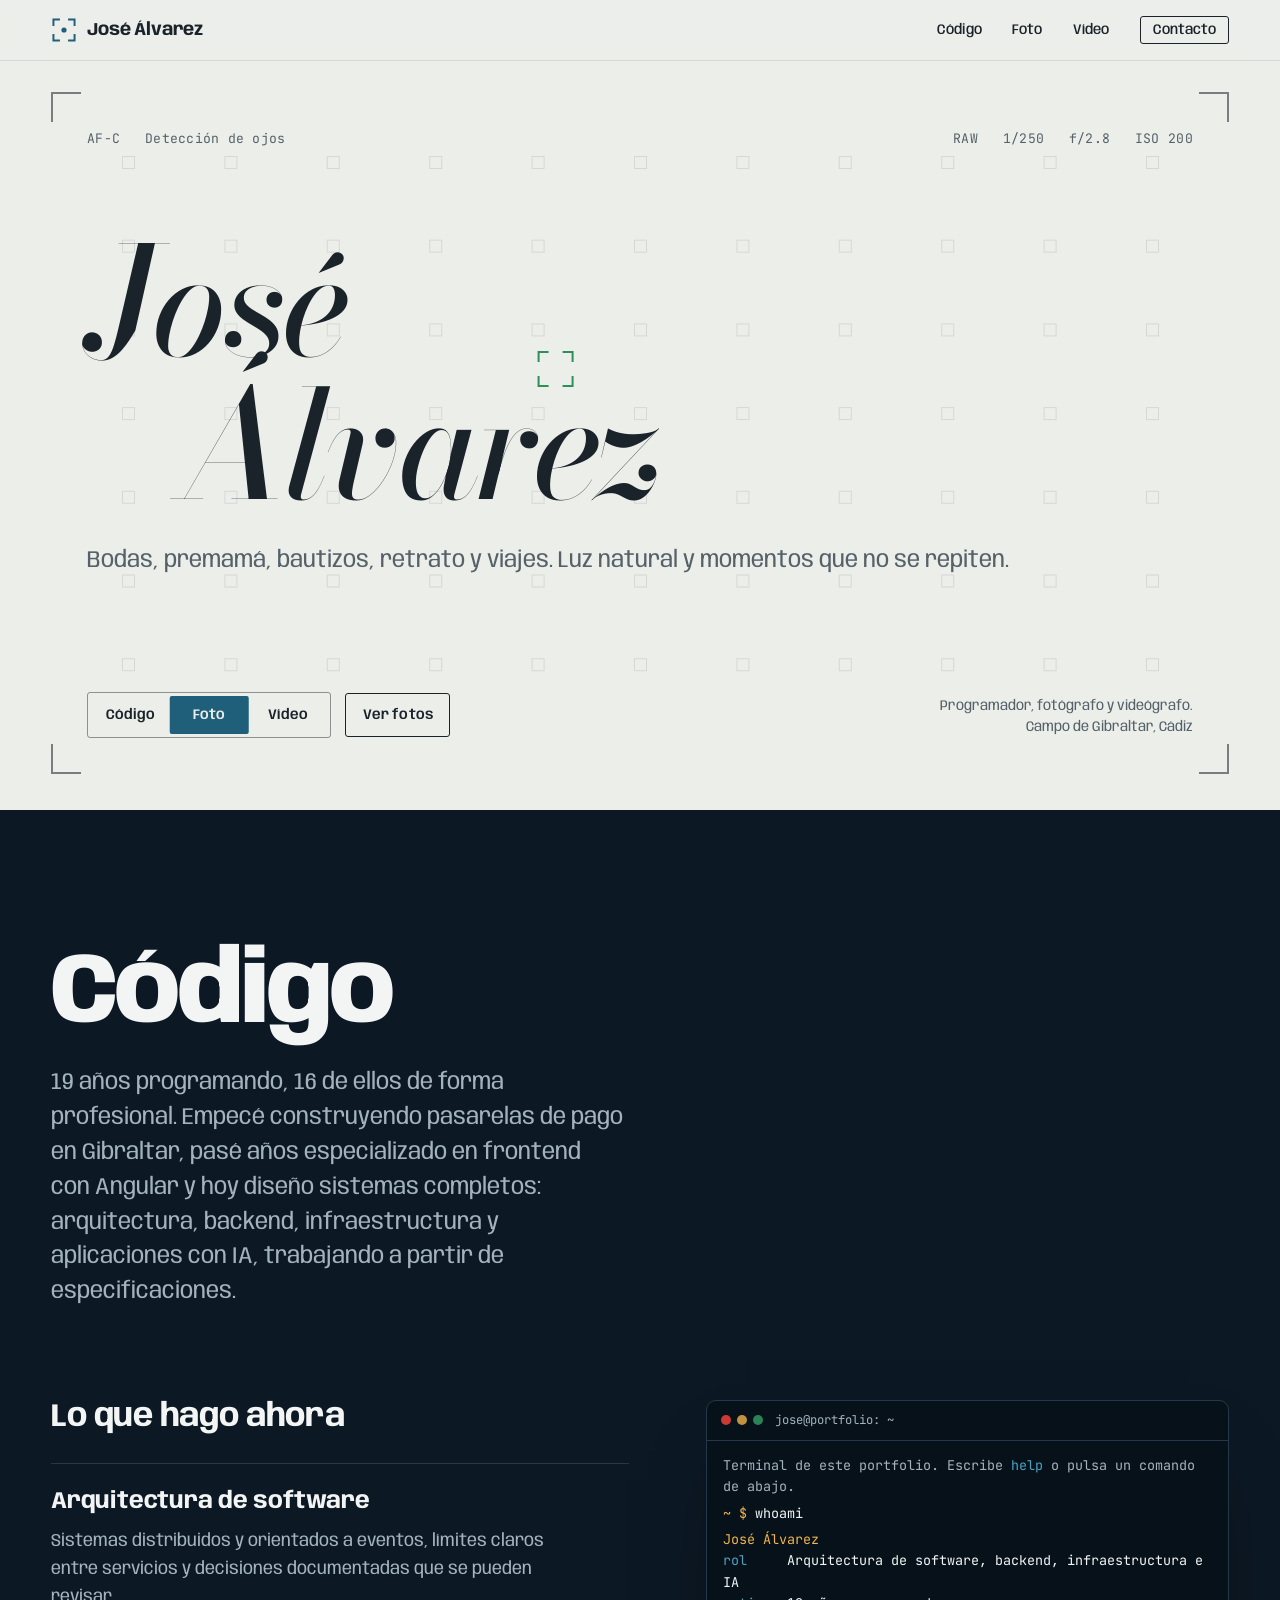
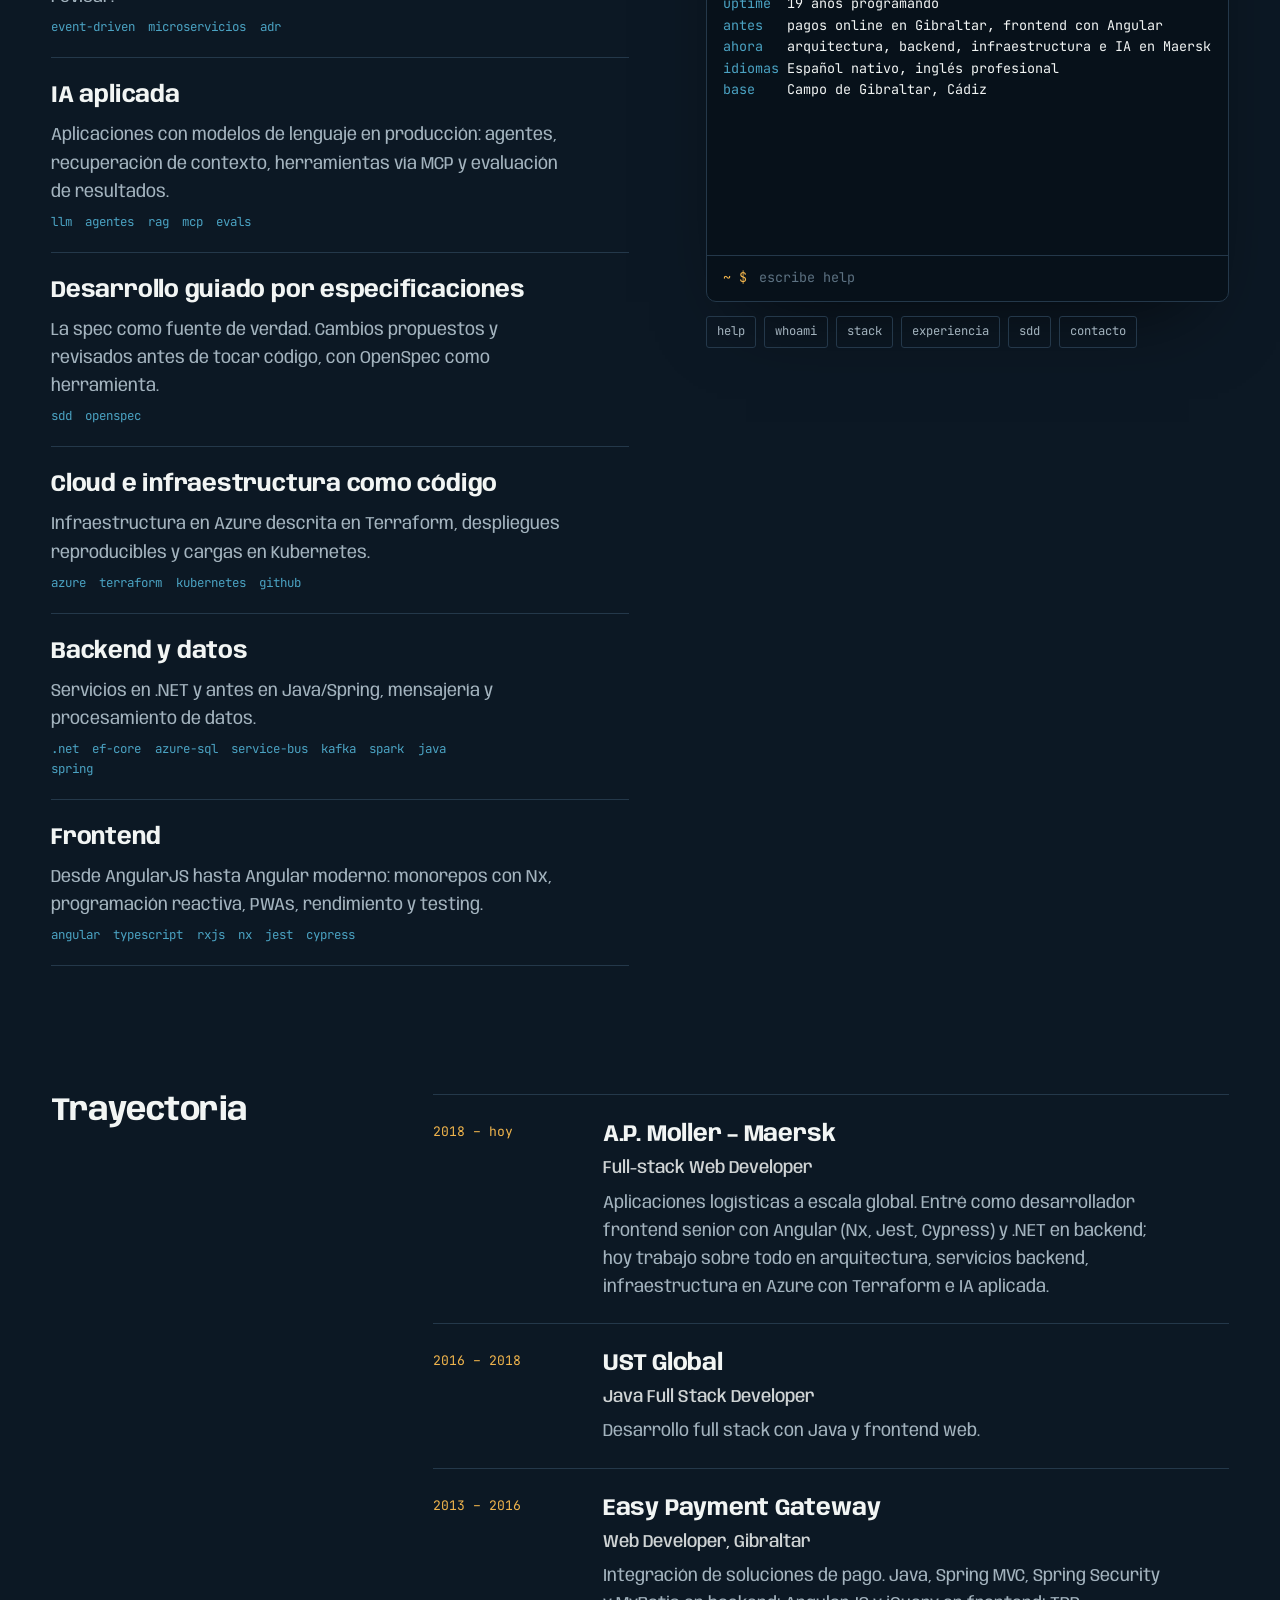
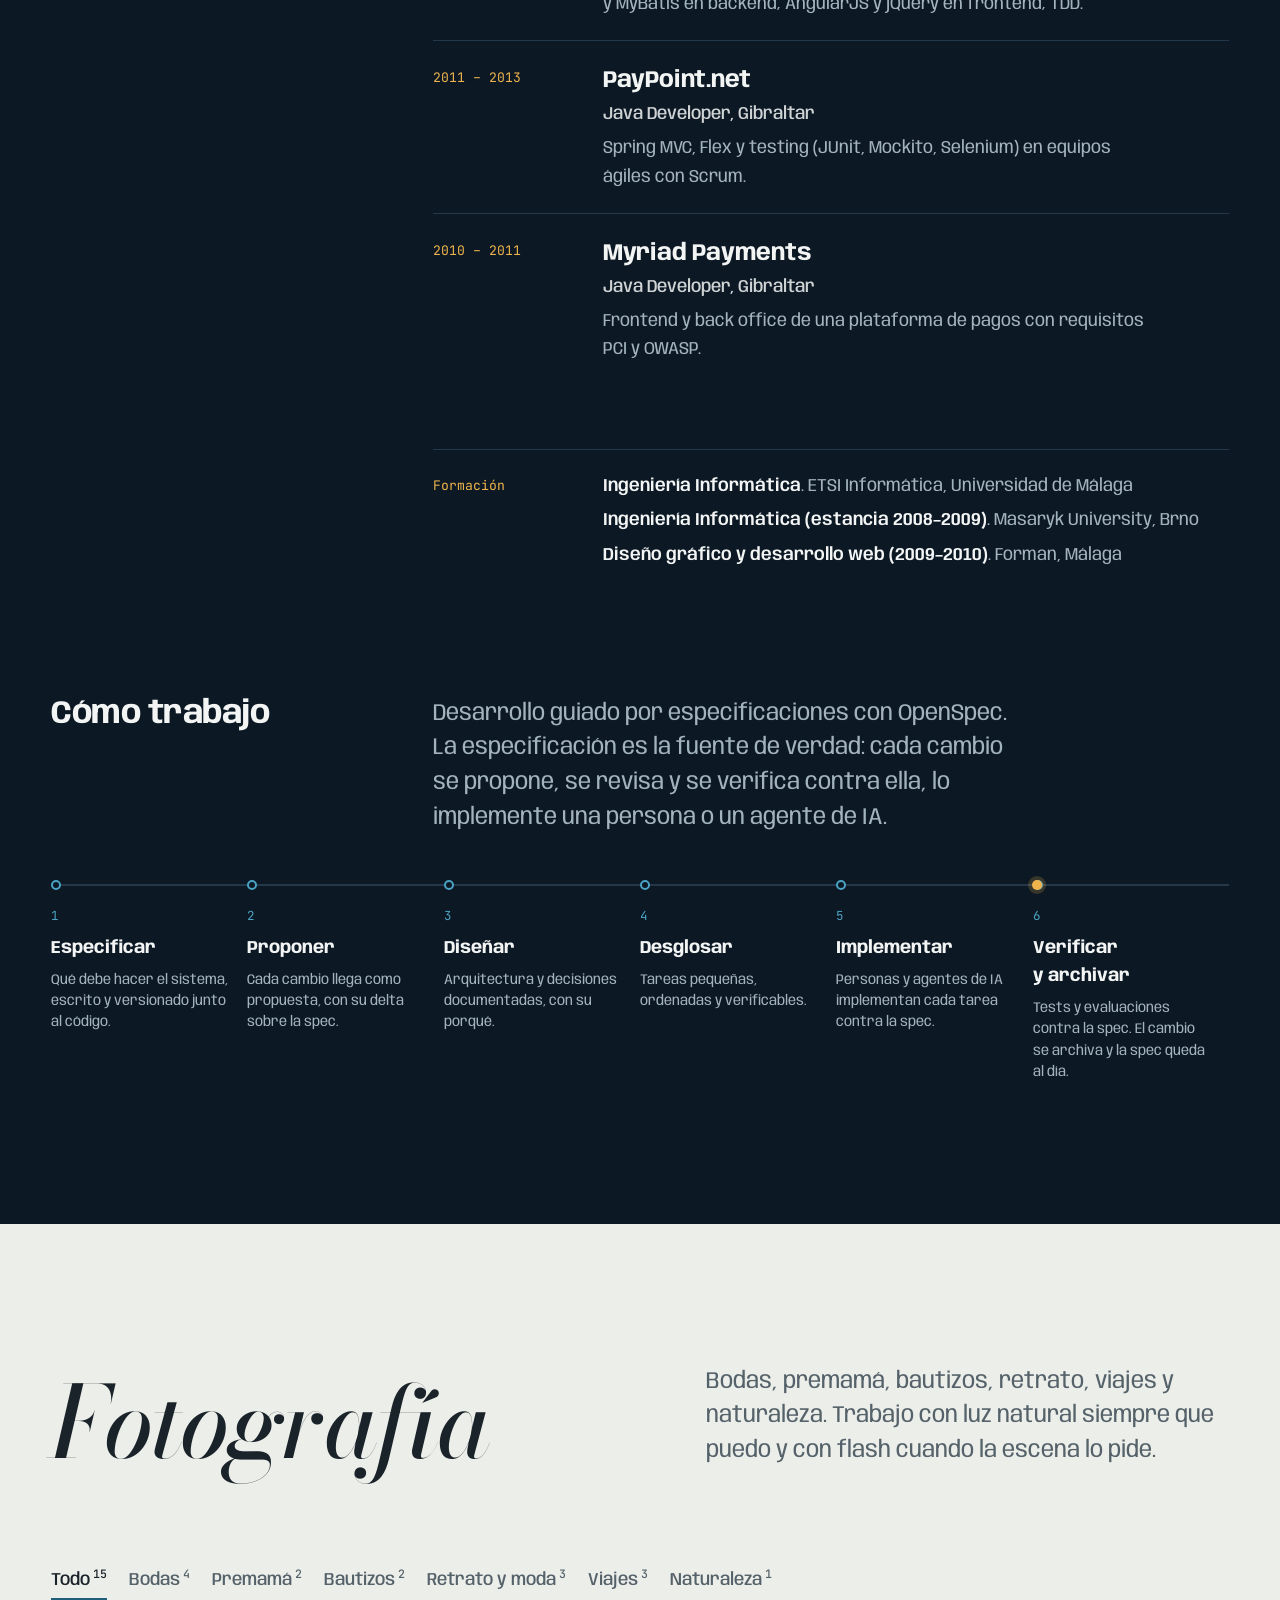
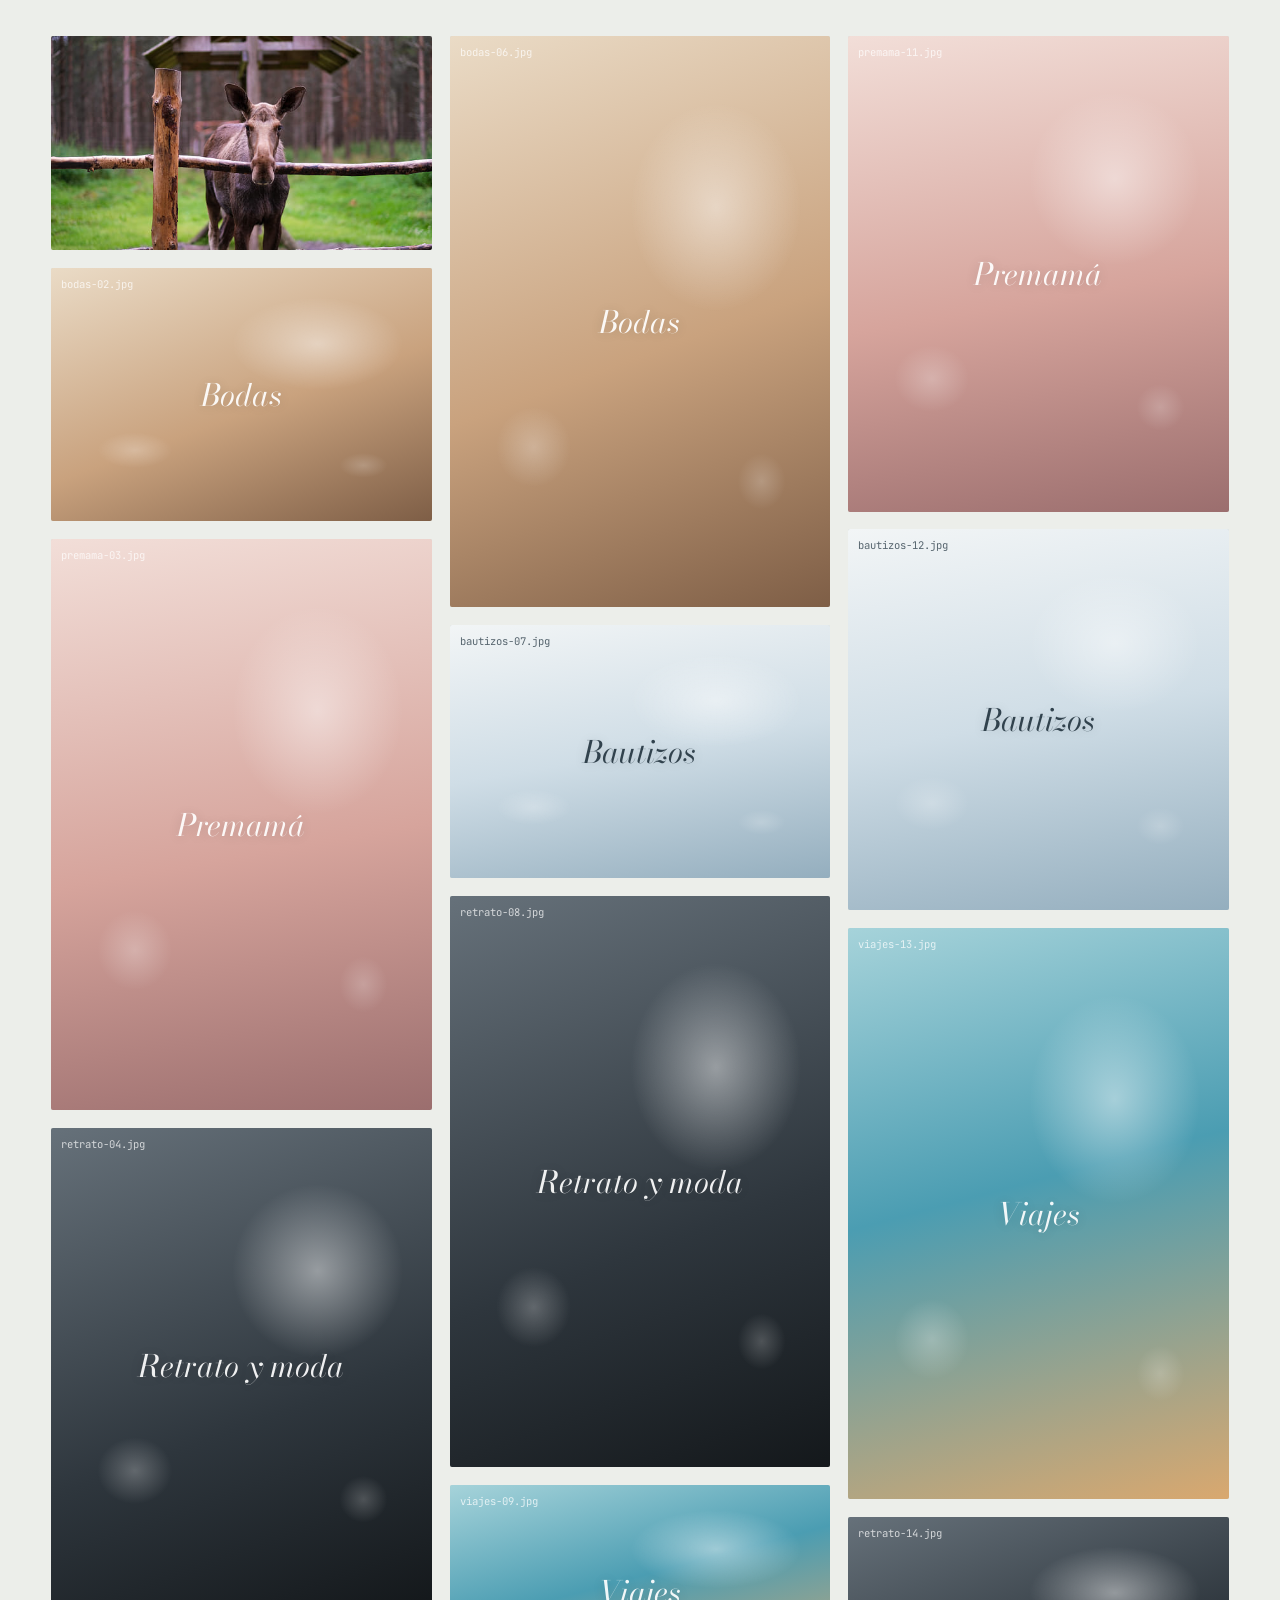
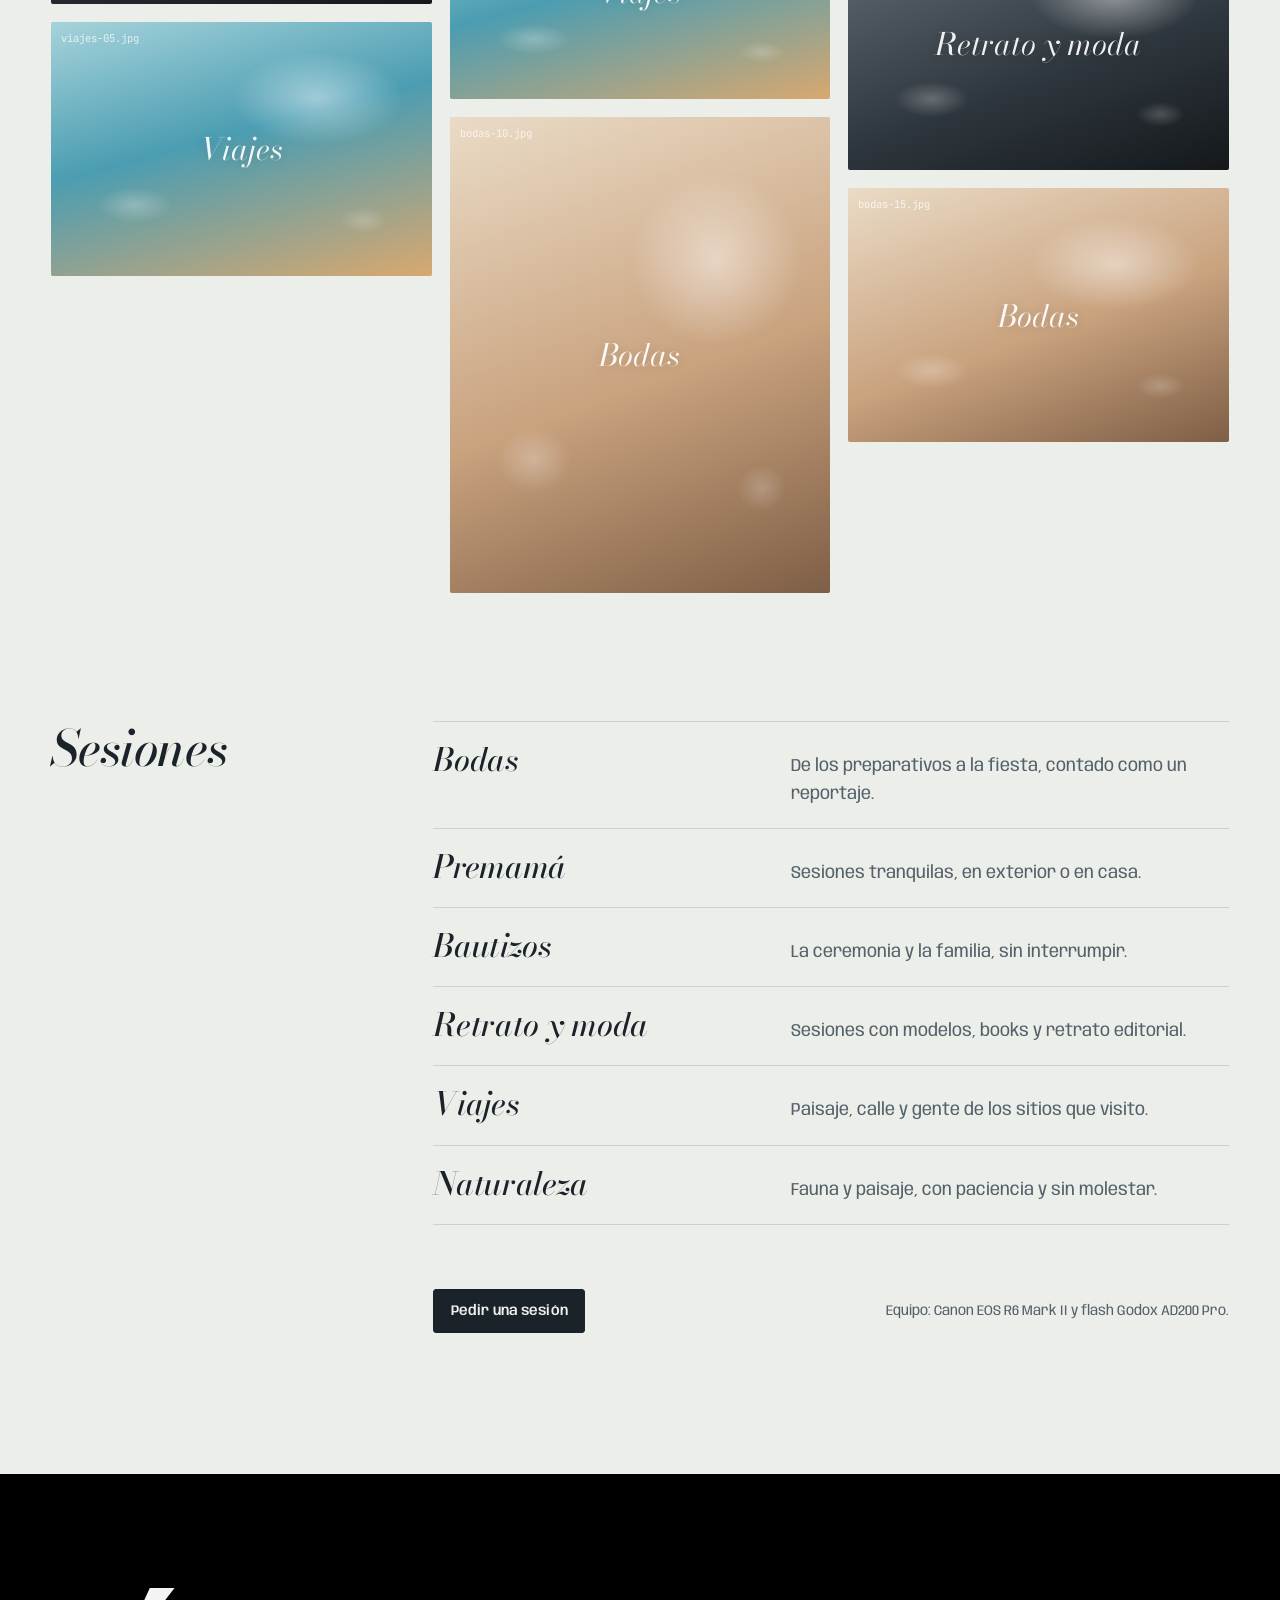
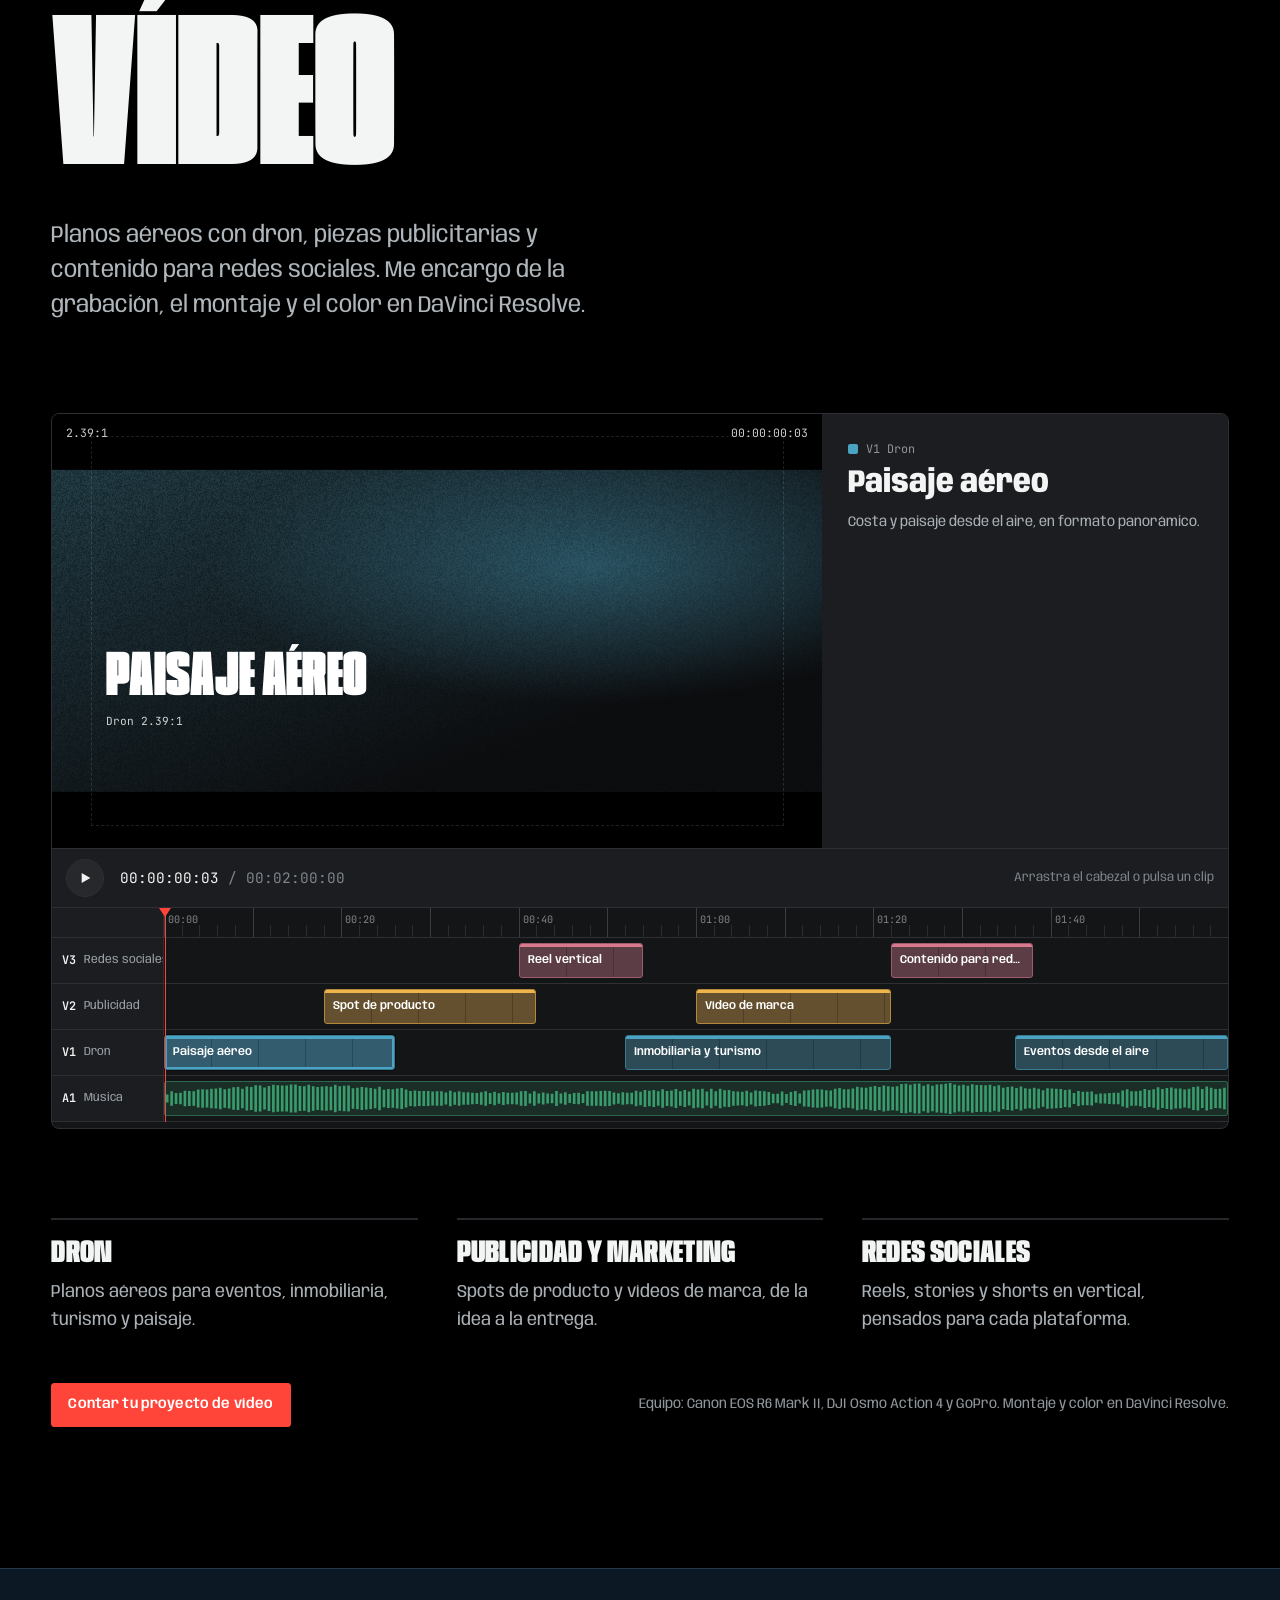
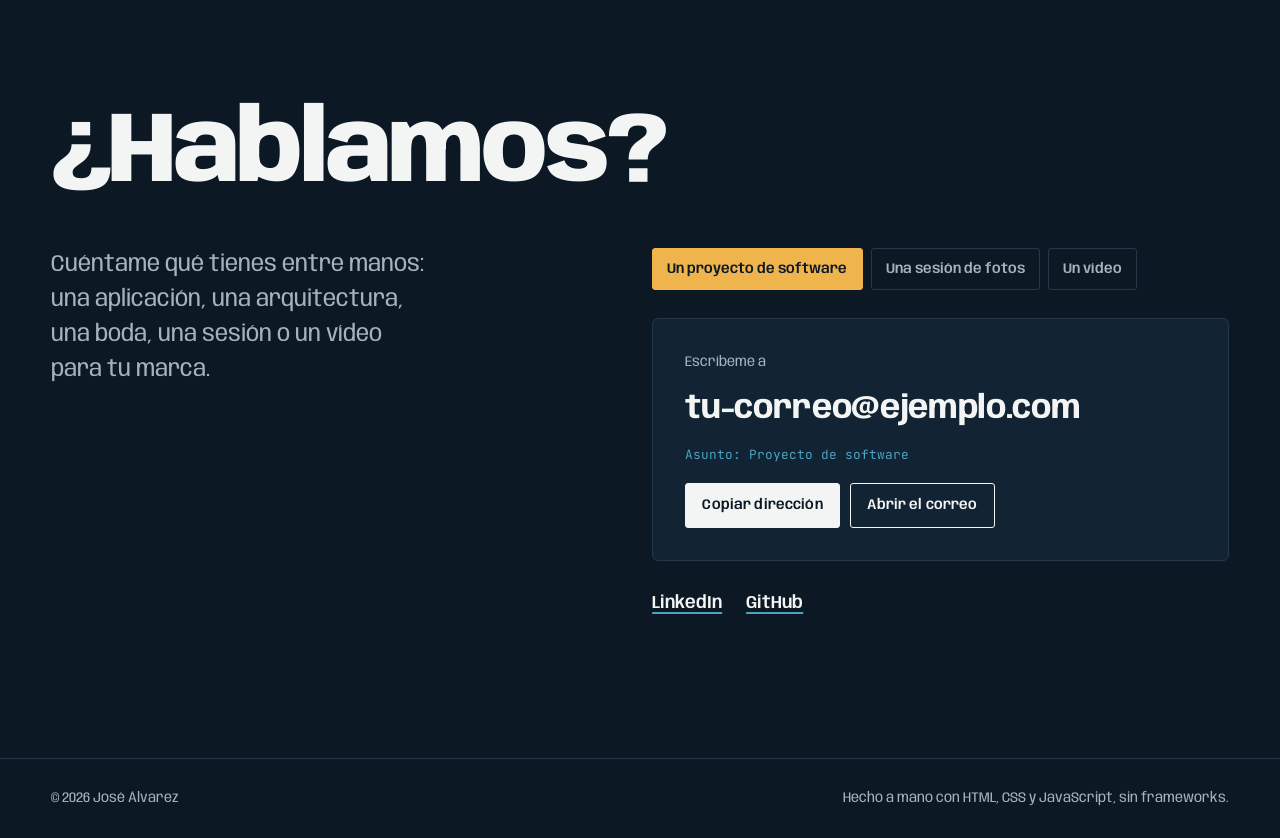
==== commit 550fb553: "Fotografía: sección Naturaleza con la primera foto de 500px Co-Authored-By: Claude Opus 5.5 <noreply" ====
--- a/index.html
+++ b/index.html
@@ -253,6 +253,7 @@
     <div class="lightbox__bar">
       <p class="lightbox__cap"><span id="lbTitle"></span> <span id="lbExif" class="lightbox__exif"></span></p>
       <div class="lightbox__nav">
+        <a class="lightbox__link" id="lbLink" href="#" target="_blank" rel="noopener" hidden>Ver en 500px</a>
         <button type="button" id="lbPrev" aria-label="Foto anterior">
           <svg viewBox="0 0 24 24" aria-hidden="true"><path d="M15 5l-7 7 7 7" fill="none" stroke="currentColor" stroke-width="2"/></svg>
         </button>
--- a/assets/css/styles.css
+++ b/assets/css/styles.css
@@ -445,6 +445,7 @@
 .ph--premama { background: linear-gradient(170deg, #F2DED8 0%, #D6A49C 55%, #9B6E6E 100%); }
 .ph--bautizos { background: linear-gradient(170deg, #F2F5F6 0%, #CFDDE6 50%, #94AEBE 100%); color: #31424D; }
 .ph--retrato { background: linear-gradient(160deg, #66717A 0%, #2E363D 60%, #14181B 100%); }
+.ph--naturaleza { background: linear-gradient(165deg, #B7C9A3 0%, #5E7F4F 55%, #2E4630 100%); }
 .ph--viajes { background: linear-gradient(165deg, #A6D3DA 0%, #4B9DB2 45%, #D9A86F 100%); }
 
 /* retícula de enfoque que sigue al ratón en la galería */
@@ -495,7 +496,8 @@
 .lightbox__bar { display: flex; align-items: center; justify-content: space-between; gap: 16px; padding: 12px 16px; flex-wrap: wrap; }
 .lightbox__cap { font-family: var(--f-serif); font-style: italic; font-size: var(--step-1); }
 .lightbox__exif { font-family: var(--f-mono); font-style: normal; font-size: 0.74rem; color: #9AA4A9; margin-left: 10px; white-space: pre; }
-.lightbox__nav { display: flex; gap: 6px; }
+.lightbox__nav { display: flex; align-items: center; gap: 6px; }
+.lightbox__link { color: var(--white); font-size: var(--step--1); margin-right: 10px; text-underline-offset: 3px; }
 .lightbox__nav button { width: 40px; height: 40px; display: grid; place-items: center; border: 1px solid #2A3033; border-radius: 3px; background: none; cursor: pointer; }
 .lightbox__nav button:hover { border-color: var(--white); }
 .lightbox__nav svg { width: 18px; height: 18px; }
